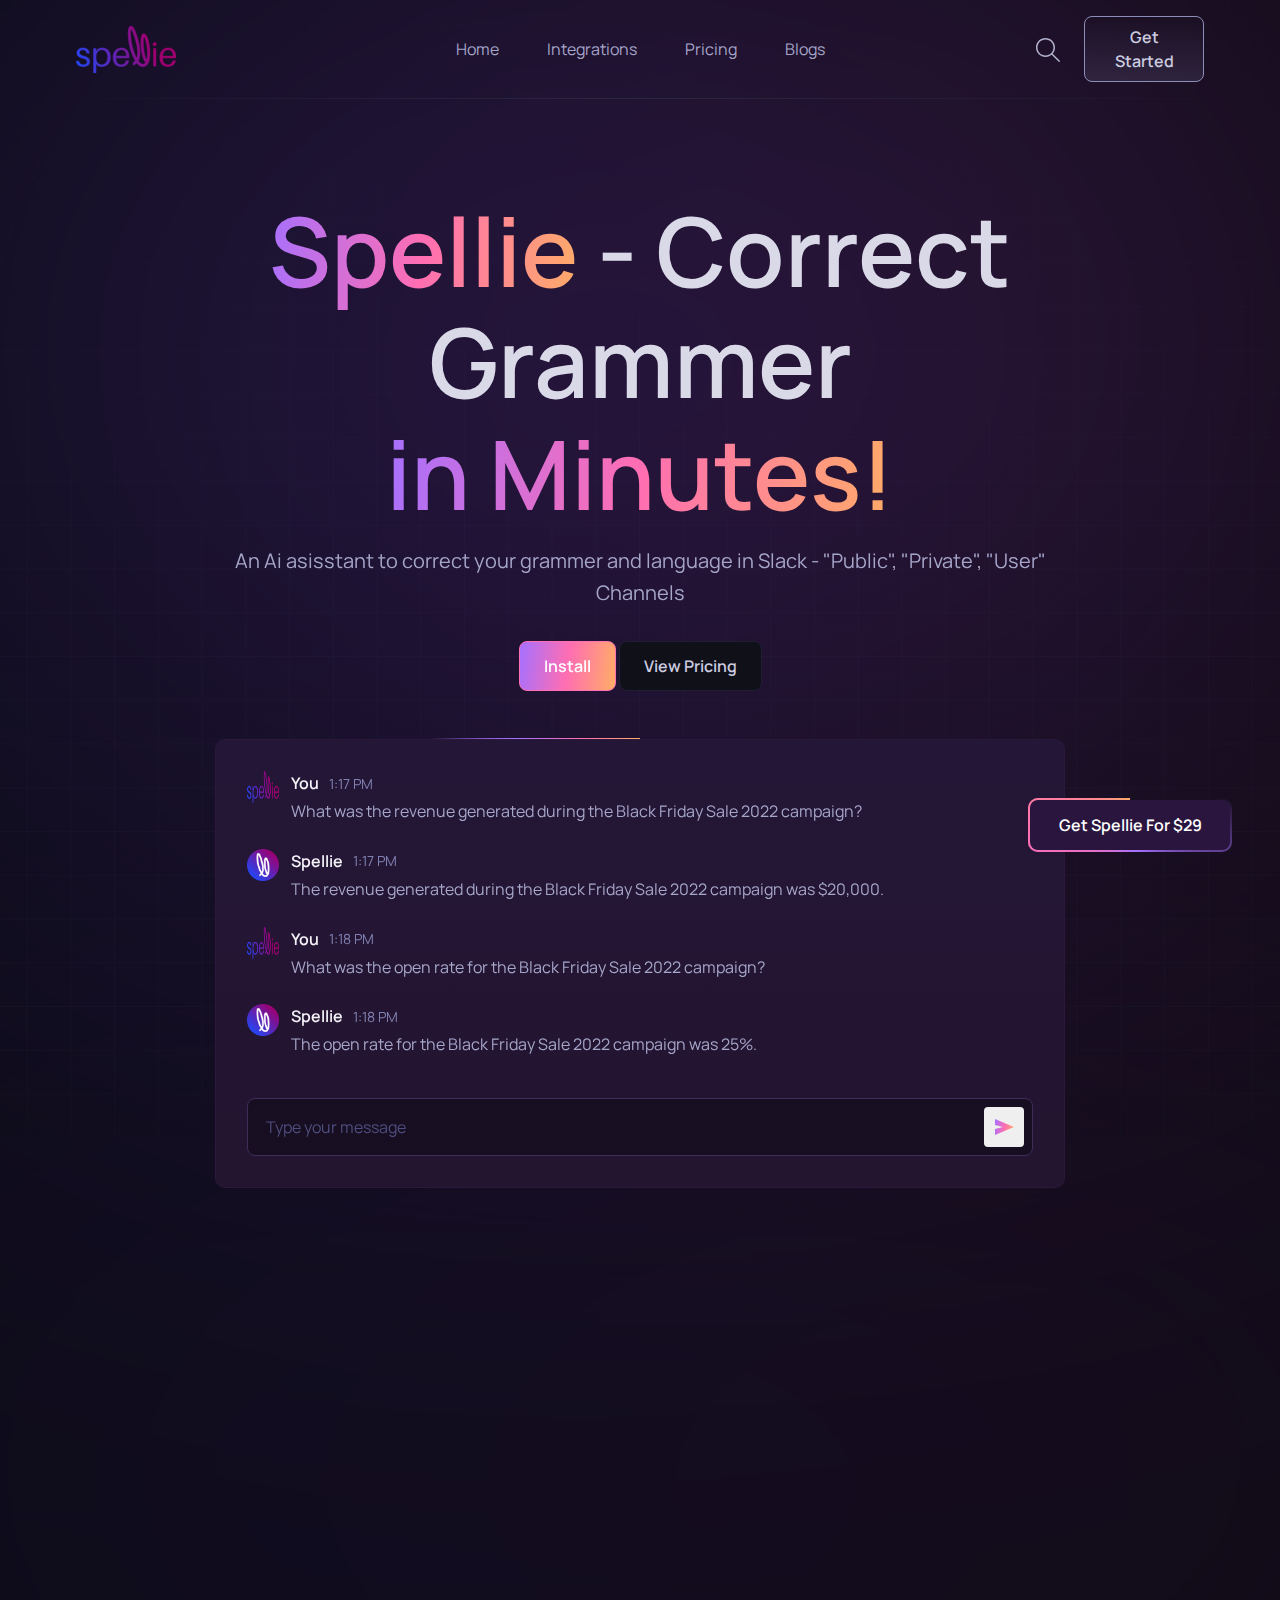
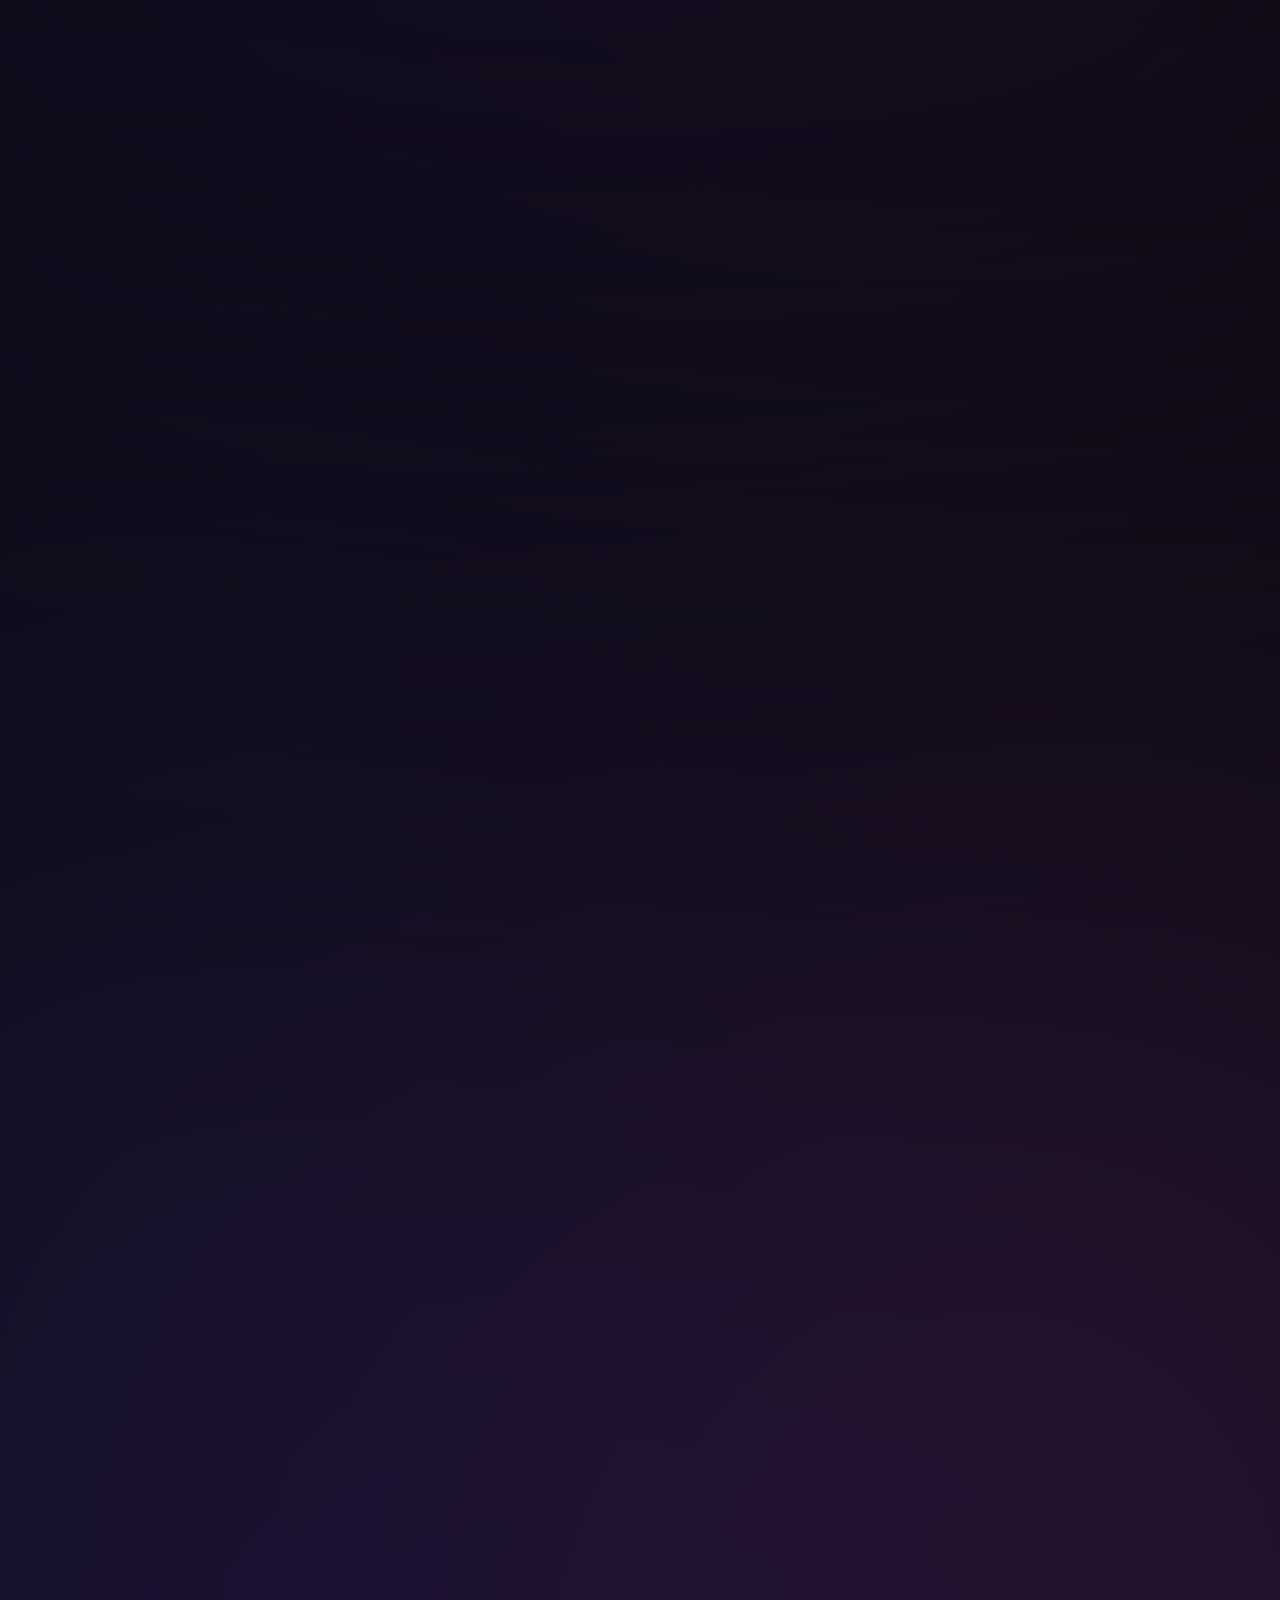
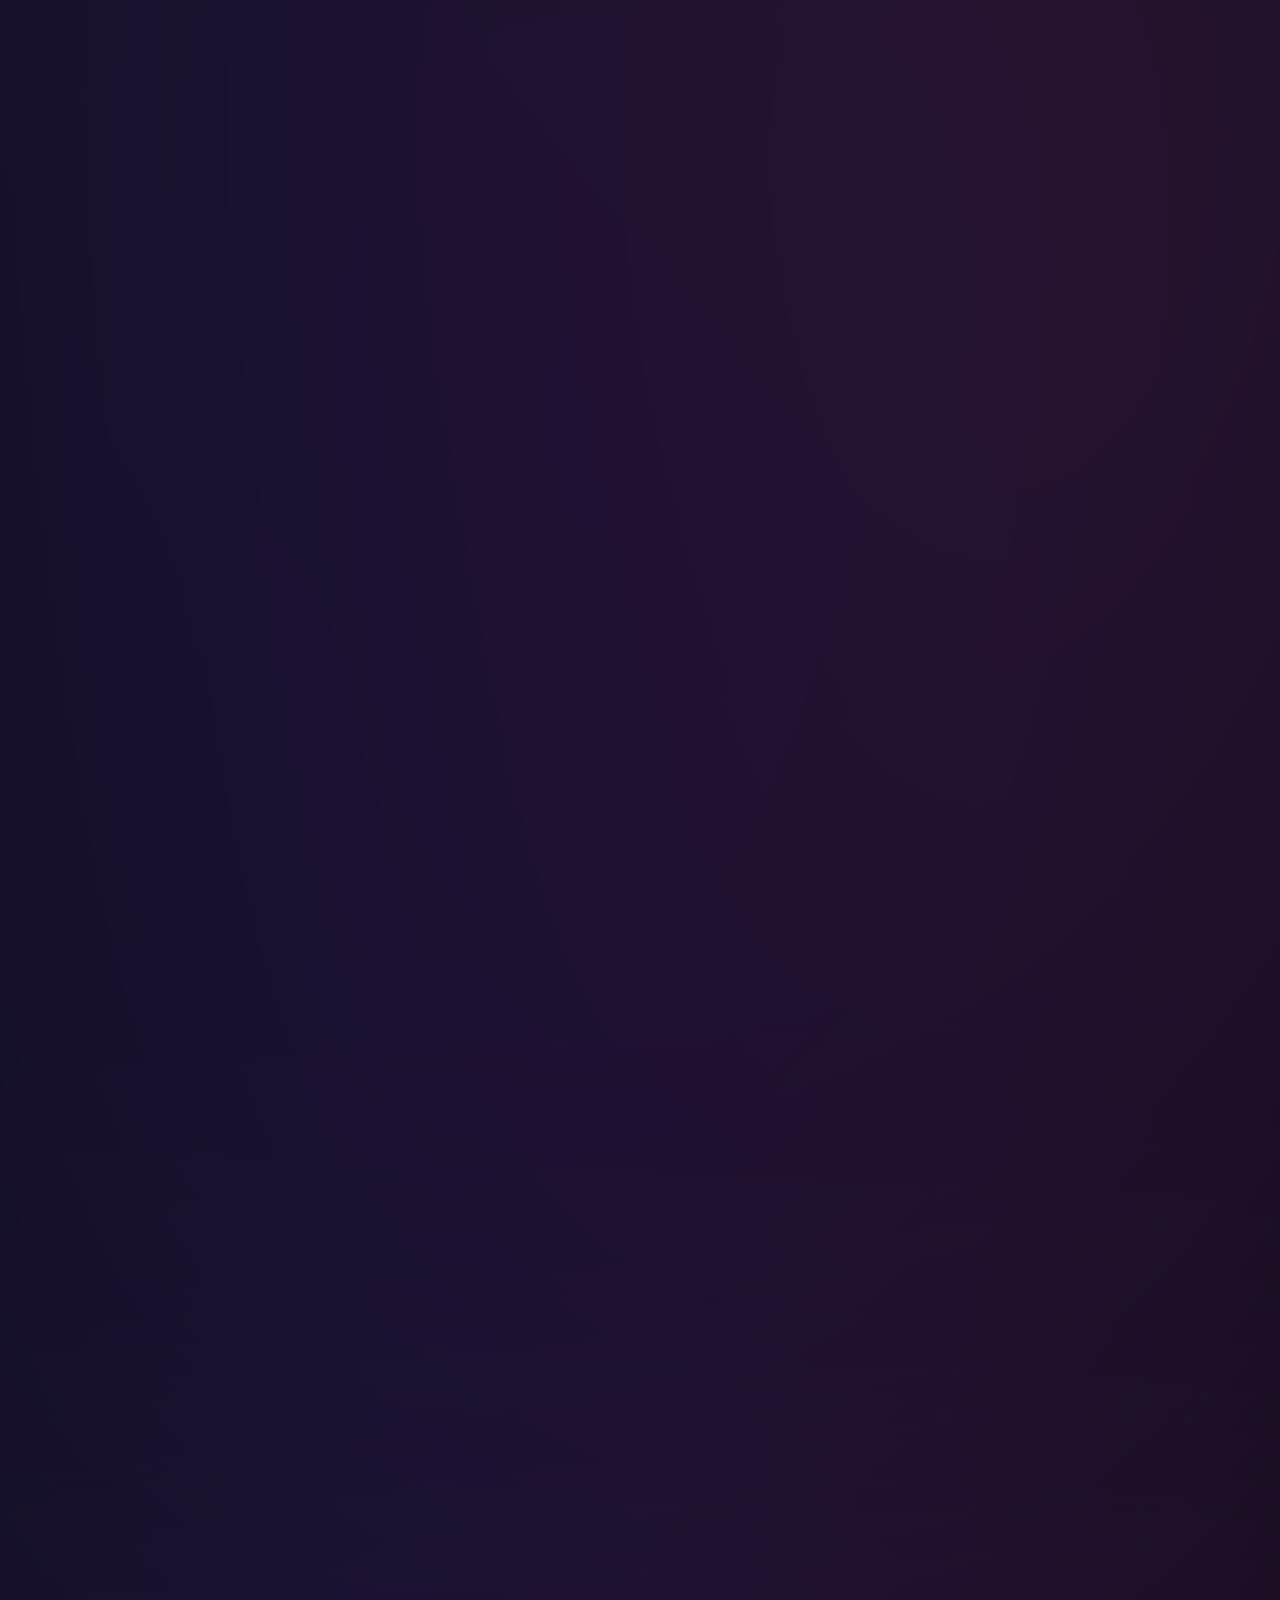
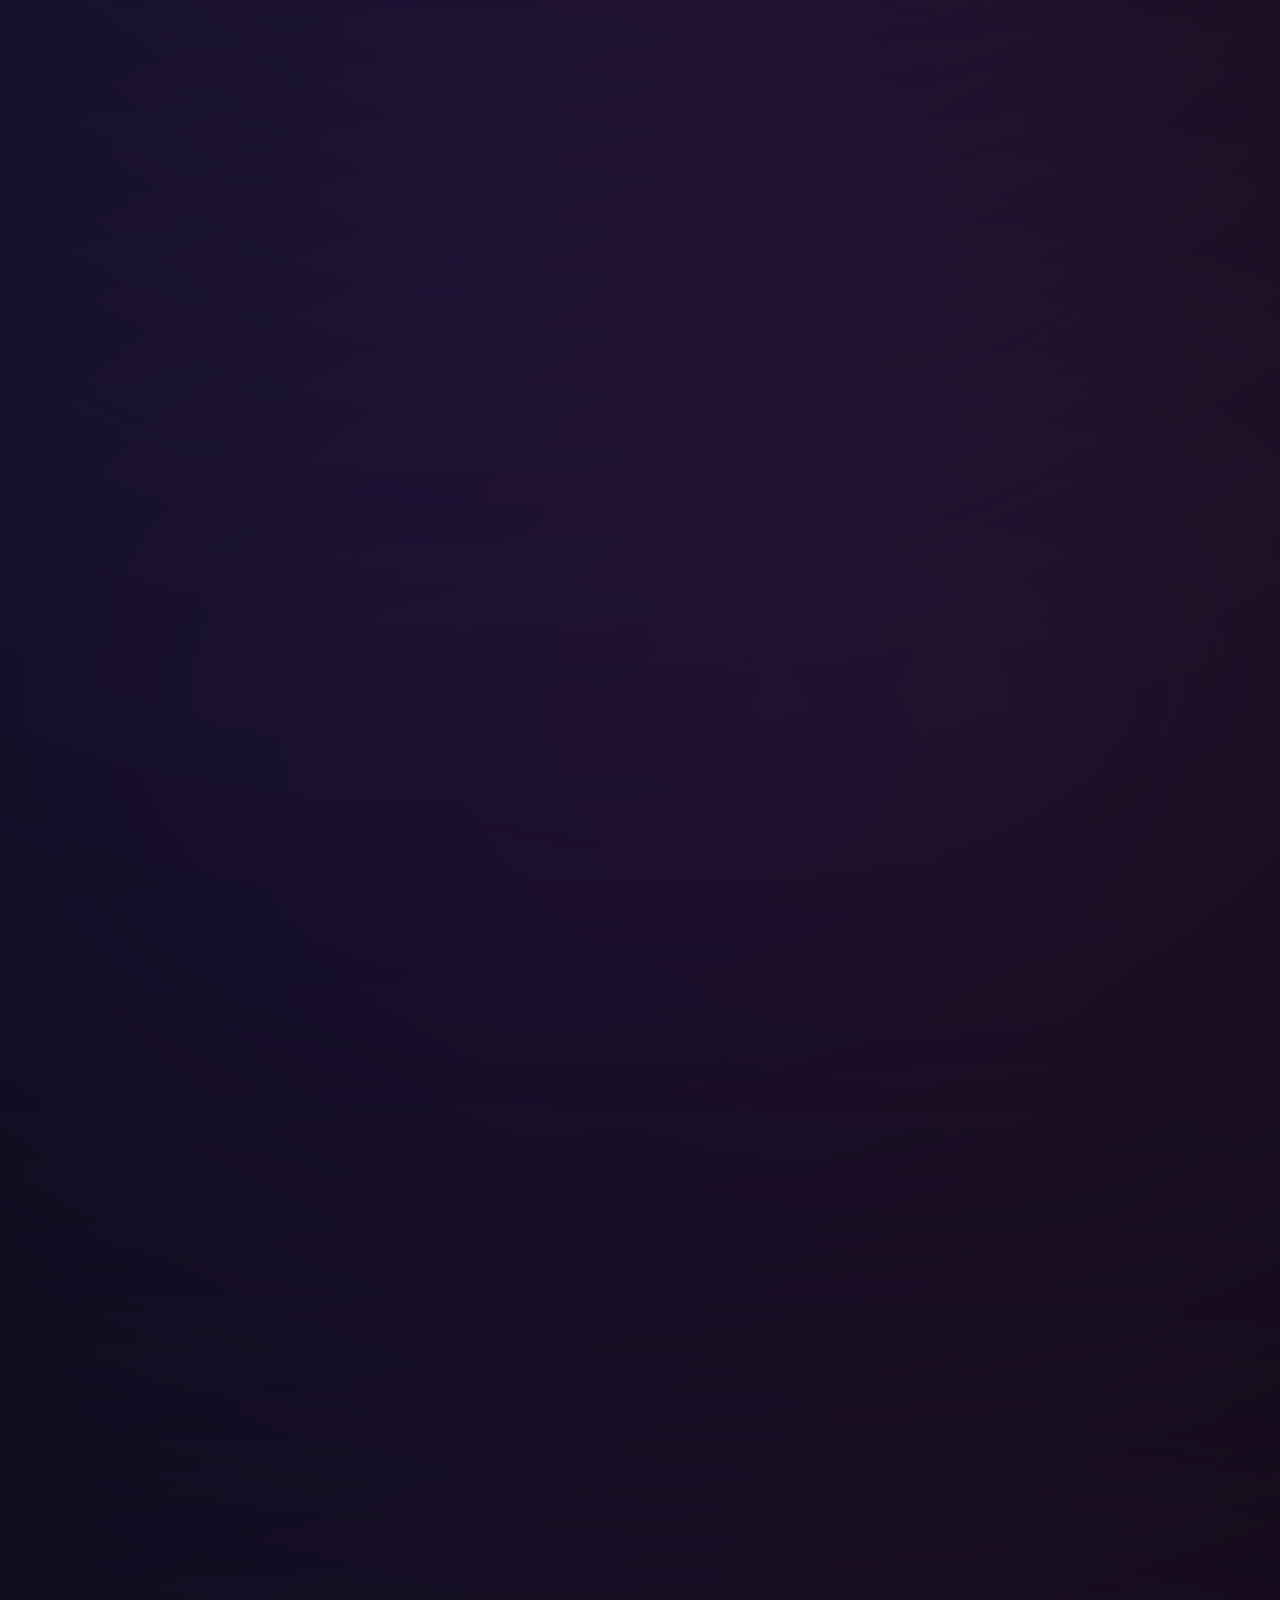
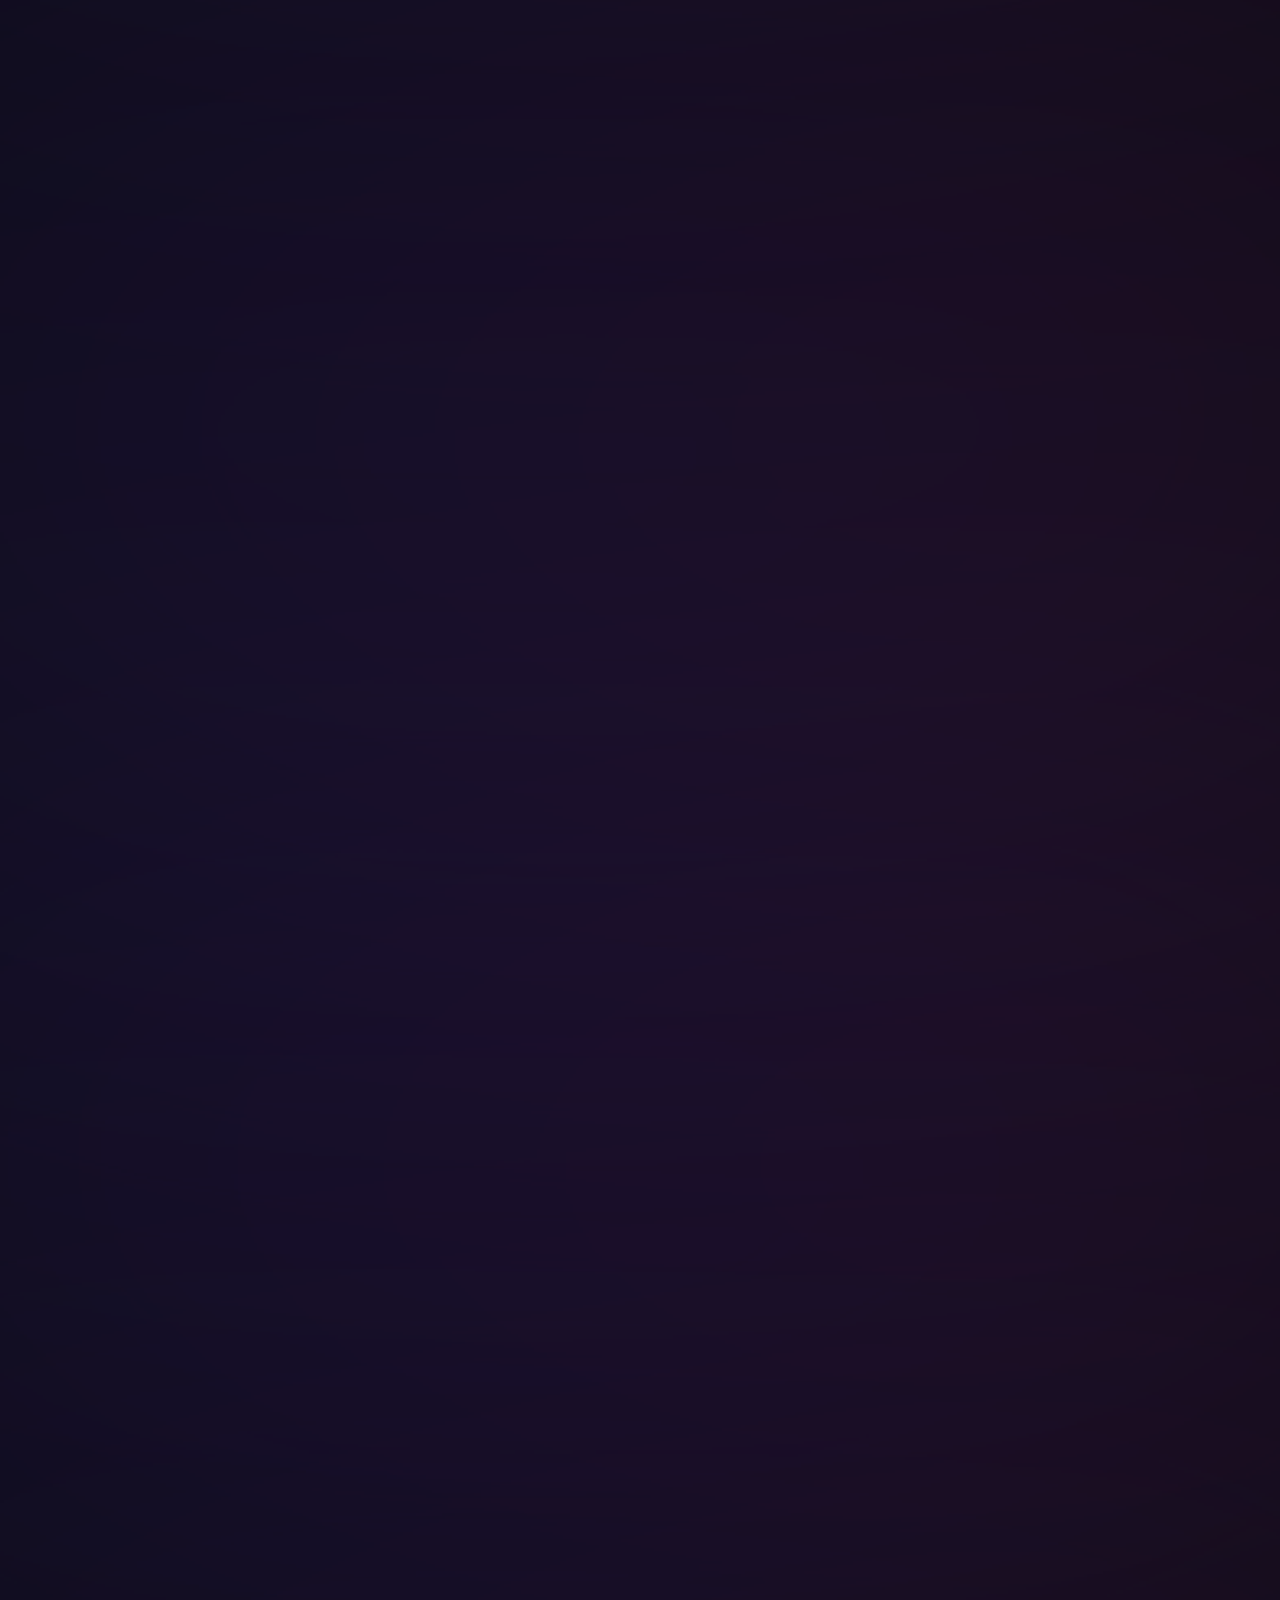
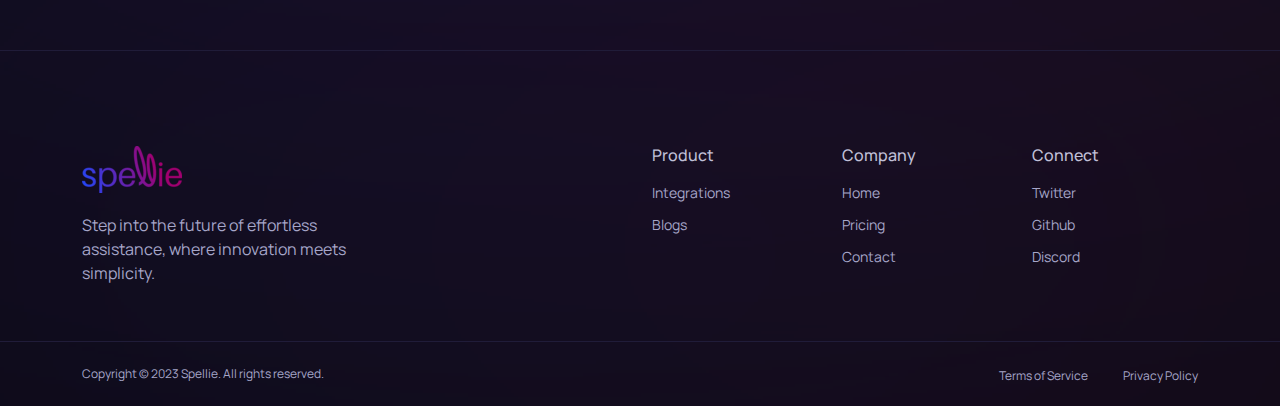
==== index.html @ f827d4d1 "first commit" ====
<!DOCTYPE html>
<html lang="en">
  <head>
    <meta charset="UTF-8" />
    <meta name="viewport" content="width=device-width, initial-scale=1.0" />
    <link rel="shortcut icon" href="assets/img/favicon.ico" />
    <link rel="preconnect" href="https://fonts.googleapis.com" />
    <link rel="preconnect" href="https://fonts.gstatic.com" crossorigin />
    <link
      href="https://fonts.googleapis.com/css2?family=Manrope:wght@400;500;600;700&display=swap"
      rel="stylesheet"
    />
    <link rel="stylesheet" href="assets/css/aos.min.css" />
    <link rel="stylesheet" href="assets/css/bootstrap.min.css" />
    <link rel="stylesheet" href="assets/css/lenis.css" />
    <link rel="stylesheet" href="assets/css/styles.css" />
    <title>Spellie</title>
    <script type="text/javascript">
      (function (c, l, a, r, i, t, y) {
        c[a] =
          c[a] ||
          function () {
            (c[a].q = c[a].q || []).push(arguments);
          };
        t = l.createElement(r);
        t.async = 1;
        t.src = 'https://www.clarity.ms/tag/' + i;
        y = l.getElementsByTagName(r)[0];
        y.parentNode.insertBefore(t, y);
      })(window, document, 'clarity', 'script', 'ofeaotqp43');
    </script>
    <!-- Google tag (gtag.js) -->
    <script
      async
      src="https://www.googletagmanager.com/gtag/js?id=G-7RZJPFXTZY"
    ></script>
    <script>
      window.dataLayer = window.dataLayer || [];
      function gtag() {
        dataLayer.push(arguments);
      }
      gtag('js', new Date());

      gtag('config', 'G-7RZJPFXTZY');
    </script>
  </head>
  <body>
    <div class="percentage-bar"></div>
    <!--=======================================================
                          HEADER
  =========================================================-->
    <header>
      <div class="desktop-header">
        <div class="container-fluid">
          <div class="row align-items-center">
            <div class="col-md-2">
              <a href="index.html"><img src="assets/img/Asset 1.png" alt="logo" /></a>
            </div>
            <div class="col-md-8">
              <nav>
                <ul>
                  <li><a href="index.html">Home</a></li>
                  <!--   -->
                  <li><a href='integrations.html'>Integrations</a></li>
                  <li><a href='pricing.html'>Pricing</a></li>
                  <li><a href='blog.html'>Blogs</a></li>
                </ul>
              </nav>
            </div>
            <div class="col-md-2 text-end">
              <div class="search-icon">
                <a href="index.html#" id="toggleSearch">
                  <svg
                    width="24"
                    height="24"
                    viewBox="0 0 24 24"
                    fill="none"
                    xmlns="http://www.w3.org/2000/svg"
                  >
                    <g clip-path="url(#clip0_60_3824)">
                      <path
                        d="M9.5 19C4.262 19 0 14.738 0 9.5C0 4.262 4.262 0 9.5 0C14.738 0 19 4.262 19 9.5C19 14.738 14.738 19 9.5 19ZM9.5 1.5C5.089 1.5 1.5 5.089 1.5 9.5C1.5 13.911 5.089 17.5 9.5 17.5C13.911 17.5 17.5 13.911 17.5 9.5C17.5 5.089 13.911 1.5 9.5 1.5Z"
                        fill="#B3B3D0"
                      />
                      <path
                        d="M23.25 24C23.1515 24.0003 23.0539 23.9809 22.9629 23.9432C22.8719 23.9054 22.7894 23.8499 22.72 23.78L15.16 16.22C15.0903 16.1503 15.0351 16.0676 14.9974 15.9766C14.9597 15.8856 14.9402 15.788 14.9402 15.6895C14.9402 15.591 14.9597 15.4934 14.9974 15.4024C15.0351 15.3114 15.0903 15.2287 15.16 15.159C15.2297 15.0893 15.3124 15.0341 15.4034 14.9964C15.4944 14.9587 15.592 14.9393 15.6905 14.9393C15.789 14.9393 15.8866 14.9587 15.9776 14.9964C16.0686 15.0341 16.1513 15.0893 16.221 15.159L23.781 22.719C23.8861 22.8239 23.9578 22.9577 23.9868 23.1033C24.0159 23.249 24.001 23.4 23.9442 23.5372C23.8873 23.6744 23.7909 23.7916 23.6674 23.874C23.5438 23.9564 23.3985 24.0003 23.25 24Z"
                        fill="#B3B3D0"
                      />
                    </g>
                    <defs>
                      <clipPath id="clip0_60_3824">
                        <rect width="24" height="24" fill="white" />
                      </clipPath>
                    </defs>
                  </svg>
                </a>
              </div>
              <a class='btn btn-secondary' href='contact.html'>Get Started</a>
            </div>
          </div>
        </div>
      </div>

      <div class="mobile-header">
        <a href="index.html"><img src="assets/img/Asset 1.png" alt="logo" /></a>
        <span class="mobile-menu-open-icon">
          <svg
            width="800px"
            height="800px"
            viewBox="0 0 24 24"
            fill="none"
            xmlns="http://www.w3.org/2000/svg"
          >
            <g>
              <path
                id="Vector"
                d="M12 17H19M5 12H19M5 7H19"
                stroke="currentColor"
                stroke-width="2"
                stroke-linecap="round"
                stroke-linejoin="round"
              />
            </g>
          </svg>
        </span>
        <div class="mobile-menu">
          <strong class="mobile-menu-close-icon">
            <svg
              xmlns="http://www.w3.org/2000/svg"
              width="16"
              height="16"
              fill="currentColor"
              class="bi bi-x-circle-fill"
              viewBox="0 0 16 16"
            >
              <path
                d="M16 8A8 8 0 1 1 0 8a8 8 0 0 1 16 0M5.354 4.646a.5.5 0 1 0-.708.708L7.293 8l-2.647 2.646a.5.5 0 0 0 .708.708L8 8.707l2.646 2.647a.5.5 0 0 0 .708-.708L8.707 8l2.647-2.646a.5.5 0 0 0-.708-.708L8 7.293z"
              />
            </svg>
          </strong>
          <nav>
            <ul>
              <li><a href="index.html">Home</a></li>
              <!--   -->
              <li><a href='integrations.html'>Integrations</a></li>
              <li><a href='pricing.html'>Pricing</a></li>
              <li><a href='blog.html'>Blogs</a></li>
            </ul>
          </nav>
          <a class='btn btn-secondary' href='contact.html'>Get Started</a>
          <div class="">
            <input class="mobile-search" type="text" placeholder="Search..." />
          </div>
        </div>
      </div>

      <div id="searchBar" class="hidden search-bar">
        <input type="text" placeholder="Search..." />
      </div>
    </header>

    <!--=======================================================
                          HERO
  =========================================================-->
    <div class="hero-area">
      <div class="container">
        <div data-aos="fade-up" data-aos-duration="1000">
          <div class="row">
            <div class="col-md-12">
              <h1 class="title">
                <span>Spellie</span> - Correct Grammer <br />
                <span>in Minutes!</span>
              </h1>
              <p class="text-center mx-850">
                An Ai asisstant to correct your grammer and language in Slack - "Public", "Private", "User" Channels
              </p>
              <div class="hero-btn">
                <div data-aos="fade-up" data-aos-duration="1000">
                  <a class='btn btn-primary' data-aos-delay='200' data-aos='fade-up' href='https://messagecapture.onrender.com/install'>Install</a
                  >
                  <a class='btn btn-tertiary' data-aos-delay='300' data-aos='fade-up' href='pricing.html'>View Pricing</a
                  >
                </div>
              </div>
              <div class="hero-chat mx-850">
                <div class="hero-chat-list" id="chatList">
                  <!-- Initial chat items will be added here -->
                </div>
                <div class="hero-chat-input">
                  <input
                    type="text"
                    id="userInput"
                    placeholder="Type your message"
                  />
                  <button id="sendButton">
                    <svg
                      xmlns="http://www.w3.org/2000/svg"
                      width="24"
                      height="24"
                      viewBox="0 0 24 24"
                      fill="none"
                    >
                      <mask
                        id="mask0_83_965"
                        style="mask-type: alpha"
                        maskUnits="userSpaceOnUse"
                        x="0"
                        y="0"
                        width="24"
                        height="24"
                      >
                        <rect width="24" height="24" fill="#D9D9D9" />
                      </mask>
                      <g mask="url(#mask0_83_965)">
                        <path
                          d="M3 20V14L11 12L3 10V4L22 12L3 20Z"
                          fill="url(#paint0_linear_83_965)"
                        />
                      </g>
                      <defs>
                        <linearGradient
                          id="paint0_linear_83_965"
                          x1="3"
                          y1="4"
                          x2="24.0458"
                          y2="7.42352"
                          gradientUnits="userSpaceOnUse"
                        >
                          <stop stop-color="#A570FF" />
                          <stop offset="0.500005" stop-color="#FF6EB2" />
                          <stop offset="1" stop-color="#FFAD66" />
                        </linearGradient>
                      </defs>
                    </svg>
                  </button>
                </div>
              </div>
            </div>
          </div>
        </div>
      </div>
    </div>
    <!--=======================================================
                          BRAND
  =========================================================-->
    <div class="hero-brand">
      <div class="container">
        <div class="row">
          <div data-aos="fade-up" data-aos-duration="1000">
            <div class="col-md-12">
              <p class="text-center">Preferred by Teams at</p>
              <ul>
                <li>
                  <a href="index.html#"
                    ><img src="assets/img/brand/1.png" alt="brand"
                  /></a>
                </li>
                <li>
                  <a href="index.html#"
                    ><img src="assets/img/brand/2.png" alt="brand"
                  /></a>
                </li>
                <li>
                  <a href="index.html#"
                    ><img src="assets/img/brand/3.png" alt="brand"
                  /></a>
                </li>
                <li>
                  <a href="index.html#"
                    ><img src="assets/img/brand/4.png" alt="brand"
                  /></a>
                </li>
                <li>
                  <a href="index.html#"
                    ><img src="assets/img/brand/5.png" alt="brand"
                  /></a>
                </li>
                <li>
                  <a href="index.html#"
                    ><img src="assets/img/brand/6.png" alt="brand"
                  /></a>
                </li>
              </ul>
            </div>
          </div>
        </div>
      </div>
    </div>
    <!--=======================================================
                          FEATURE
  =========================================================-->
    <div class="feature-area mt-192">
      <div class="container">
        <div data-aos="fade-up" data-aos-duration="1000">
          <div class="row">
            <div class="col-md-12">
              <h2 class="title-2">
                Elevate Your Productivity <span>to New Heights</span>
              </h2>
            </div>
          </div>
          <div class="row gy-4">
            <div class="col-md-4">
              <div data-aos="fade-up" data-aos-delay="100">
                <div class="feature-item">
                  <img src="assets/img/icon/1.svg" alt="icon" />
                  <h3>Skilled Companion</h3>
                  <p>
                    Save time with automated information retrieval, eliminating
                    the need for manual searches or team inquiries.
                  </p>
                </div>
              </div>
            </div>
            <div class="col-md-4">
              <div data-aos="fade-up" data-aos-delay="200">
                <div class="feature-item">
                  <img src="assets/img/icon/2.svg" alt="icon" />
                  <h3>Service Bot</h3>
                  <p>
                    Link integrations, sync spreadsheets, or upload documents to
                    instantly engage with the chatbot.
                  </p>
                </div>
              </div>
            </div>
            <div class="col-md-4">
              <div data-aos="fade-up" data-aos-delay="300">
                <div class="feature-item">
                  <img src="assets/img/icon/3.svg" alt="icon" />
                  <h3>Smart Helper</h3>
                  <p>
                    Your assistant learns from your responses and grows more
                    intelligent, evolving into your ultimate "know-it-all"
                    helper.
                  </p>
                </div>
              </div>
            </div>
          </div>
        </div>
      </div>
    </div>
    <!--=======================================================
                          SOLUTION
  =========================================================-->
    <div class="solution-area mtb-192">
      <div class="container">
        <div data-aos="fade-up" data-aos-duration="1000">
          <div class="row">
            <div class="col-md-12">
              <h2 class="title-2">
                Your All-in-One Intelligent AI <span>Assistant Solution</span>
              </h2>
            </div>
            <div class="col-md-12">
              <div class="solution-item">
                <div data-aos="fade-up" data-aos-duration="800">
                  <div class="row align-items-center">
                    <div class="col-md-6 pr-47">
                      <img src="assets/img/Asset 1.png" alt="solution" />
                    </div>
                    <div class="col-md-6 pl-47">
                      <h3>Seamless Integrations</h3>
                      <p>
                        Effortlessly connect tools, databases, or import files.
                        Spellie ensures compatibility with various platforms
                        and file formats for a seamless experience.
                      </p>
                      <a class='btn btn-secondary' href='integrations.html'>Learn more</a
                      >
                    </div>
                  </div>
                </div>
              </div>
              <div class="solution-item">
                <div data-aos="fade-up" data-aos-duration="800">
                  <div class="row align-items-center">
                    <div class="col-md-6 pr-47">
                      <h3>Customized for Every Need</h3>
                      <p>
                        Craft dedicated assistants for teams, projects, or
                        workflows. Boost team efficiency by 90% with tailored
                        data access for each assistant.
                      </p>
                      <a class='btn btn-secondary' href='integrations.html'>Learn more</a
                      >
                    </div>
                    <div class="col-md-6 pl-47 mt-30">
                      <div class="solution-item-list">
                        <div class="solution-single">
                          <img src="assets/img/check.svg" alt="check" />
                          <div>
                            <h4>Marketing</h4>
                            <p>
                              Chat assistant for the marketing & paid ads team.
                            </p>
                          </div>
                        </div>
                        <div class="solution-single">
                          <img src="assets/img/check.svg" alt="check" />
                          <div>
                            <h4>Sales</h4>
                            <p>Chat assistant for the Sales teams.</p>
                          </div>
                        </div>
                        <div class="solution-single">
                          <img src="assets/img/check.svg" alt="check" />
                          <div>
                            <h4>Finance</h4>
                            <p>
                              Chat assistant for the Finance & Accounting teams.
                            </p>
                          </div>
                        </div>
                        <div class="solution-single">
                          <img src="assets/img/check.svg" alt="check" />
                          <div>
                            <h4>Engineering</h4>
                            <p>
                              Chat assistant for the Product & engineering
                              teams.
                            </p>
                          </div>
                        </div>
                      </div>
                    </div>
                  </div>
                </div>
              </div>
              <div class="solution-item">
                <div data-aos="fade-up" data-aos-duration="800">
                  <div class="row align-items-center">
                    <div class="col-md-6 pr-47">
                      <div class="solution-item-list solution-item-chat">
                        <div class="solution-chat-message">
                          <div class="solution-chat-message-item">
                            <img src="assets/img/user.svg" alt="user" />
                            <div class="solution-chat-message-item-content">
                              <h3>Jane Cooper <span>8:42 PM</span></h3>
                              <p>
                                Hello team! Currently tackling year-end
                                accounting, and I've noticed a gap in our
                                invoices from MasterCard. Could someone assist
                                me in locating these missing invoices?
                              </p>
                            </div>
                          </div>
                          <div class="solution-chat-message-item">
                            <img
                              src="assets/img/user-Spellie.svg"
                              alt="user"
                            />
                            <div class="solution-chat-message-item-content">
                              <h3>Spellie AI <span>8:42 PM</span></h3>
                              <p>Hey, I found two invoices for MasterCard</p>
                              <ol>
                                <li>Invoice #MC-2023-00100</li>
                                <li>Invoice #MC-2023-00101</li>
                              </ol>
                              <p>
                                They are located the archived section to
                                Xero.com/archived i hope this helps! let me know
                                if you need any additional info on these
                                invoices.
                              </p>
                            </div>
                          </div>
                          <div class="solution-chat-message-item">
                            <img src="assets/img/user.svg" alt="user" />
                            <div class="solution-chat-message-item-content">
                              <h3>Jane Cooper <span>8:42 PM</span></h3>
                              <p>Awesome!</p>
                            </div>
                          </div>
                        </div>
                      </div>
                    </div>
                    <div class="col-md-6 pl-47 mt-30">
                      <h3>Assistance Everywhere</h3>
                      <p>
                        Integrate Spellie into your favorite applications with
                        our versatile options. From Slack to support apps,
                        Zapier, Email software, and beyond – Spellie is ready
                        to assist wherever you need it.
                      </p>
                      <a class='btn btn-secondary' href='integrations.html'>Learn more</a
                      >
                    </div>
                  </div>
                </div>
              </div>
              <div class="solution-item">
                <div data-aos="fade-up" data-aos-duration="800">
                  <div class="row align-items-center">
                    <div class="col-md-6 pr-47">
                      <h3>Effortlessly Manage Data Access</h3>
                      <p>
                        Our intuitive system allows for easy customization,
                        ensuring your assistant aligns perfectly with the unique
                        demands of different scenarios.
                      </p>
                      <a class='btn btn-secondary' href='integrations.html'>Learn more</a
                      >
                    </div>
                    <div class="col-md-6 pl-47 mt-30">
                      <div class="solution-box-list">
                        <div class="solution-box-item">
                          <h4>
                            <svg
                              width="24"
                              height="24"
                              viewBox="0 0 24 24"
                              fill="none"
                              xmlns="http://www.w3.org/2000/svg"
                            >
                              <circle
                                cx="12"
                                cy="12.0004"
                                r="11.5"
                                fill="#3D2C5C"
                                stroke="#493872"
                              />
                              <g clip-path="url(#clip0_819_4640)">
                                <path
                                  d="M12.1919 4.00037C7.66821 4.00037 4 7.66794 4 12.1922C4 15.8117 6.34722 18.8823 9.60213 19.9656C10.0115 20.0414 10.1619 19.7878 10.1619 19.5715C10.1619 19.3761 10.1542 18.7308 10.1507 18.0463C7.87169 18.5418 7.39079 17.0797 7.39079 17.0797C7.01816 16.1329 6.48124 15.8811 6.48124 15.8811C5.73802 15.3727 6.53726 15.3831 6.53726 15.3831C7.35989 15.4409 7.79305 16.2273 7.79305 16.2273C8.52367 17.4797 9.70942 17.1176 10.1769 16.9083C10.2504 16.3788 10.4627 16.0175 10.697 15.8129C8.87748 15.6057 6.9647 14.9033 6.9647 11.7644C6.9647 10.8701 7.28472 10.1393 7.80879 9.56562C7.72372 9.35925 7.44335 8.52609 7.88813 7.39771C7.88813 7.39771 8.57603 7.17753 10.1415 8.23743C10.7949 8.05586 11.4957 7.96489 12.1919 7.9618C12.8881 7.96489 13.5894 8.05586 14.2441 8.23743C15.8077 7.17753 16.4946 7.39771 16.4946 7.39771C16.9405 8.52609 16.66 9.35925 16.5749 9.56562C17.1001 10.1393 17.418 10.87 17.418 11.7644C17.418 14.9108 15.5016 15.6036 13.6775 15.8064C13.9713 16.0606 14.2331 16.5592 14.2331 17.3234C14.2331 18.4194 14.2236 19.3016 14.2236 19.5715C14.2236 19.7895 14.371 20.0449 14.7863 19.9645C18.0394 18.88 20.3837 15.8105 20.3837 12.1922C20.3837 7.66794 16.716 4.00037 12.1919 4.00037Z"
                                  fill="#CCCCE0"
                                />
                                <path
                                  d="M7.06804 15.6699C7.05005 15.7106 6.98593 15.7228 6.92766 15.6949C6.86823 15.6682 6.83482 15.6126 6.8541 15.5718C6.87177 15.5299 6.93588 15.5182 6.99518 15.5463C7.05474 15.573 7.08867 15.629 7.06804 15.6699ZM7.471 16.0294C7.43194 16.0657 7.35555 16.0488 7.3037 15.9916C7.25012 15.9345 7.2401 15.8581 7.27974 15.8213C7.32002 15.7851 7.3941 15.802 7.44781 15.8592C7.50139 15.917 7.5118 15.9929 7.47094 16.0295M7.74746 16.4894C7.69722 16.5243 7.61511 16.4916 7.56442 16.4188C7.51424 16.346 7.51424 16.2586 7.56551 16.2236C7.61639 16.1886 7.69722 16.22 7.74862 16.2923C7.79873 16.3664 7.79873 16.4538 7.74739 16.4895M8.21492 17.0222C8.17002 17.0717 8.07441 17.0585 8.00438 16.9909C7.93281 16.9248 7.91283 16.8311 7.95787 16.7816C8.00329 16.732 8.09947 16.7459 8.17002 16.8129C8.24114 16.8788 8.26279 16.9733 8.21492 17.0222ZM8.81911 17.2021C8.79938 17.2662 8.70725 17.2954 8.61448 17.2682C8.52183 17.2401 8.46119 17.1649 8.47988 17.1001C8.49916 17.0355 8.59167 17.0051 8.68515 17.0343C8.77767 17.0623 8.83838 17.1369 8.81911 17.2021ZM9.50681 17.2784C9.50913 17.346 9.43042 17.402 9.33302 17.4032C9.23505 17.4053 9.15583 17.3507 9.1548 17.2842C9.1548 17.216 9.23171 17.1605 9.32962 17.1589C9.42702 17.157 9.50681 17.2113 9.50681 17.2784ZM10.1823 17.2525C10.194 17.3184 10.1263 17.3861 10.0296 17.4041C9.93451 17.4215 9.84649 17.3808 9.83435 17.3155C9.82253 17.2479 9.89153 17.1802 9.98642 17.1627C10.0833 17.1458 10.17 17.1855 10.1823 17.2525Z"
                                  fill="#CCCCE0"
                                />
                              </g>
                              <defs>
                                <clipPath id="clip0_819_4640">
                                  <rect
                                    width="16.4474"
                                    height="16"
                                    fill="white"
                                    transform="translate(4 4.00037)"
                                  />
                                </clipPath>
                              </defs>
                            </svg>
                            Github
                          </h4>
                          <ul>
                            <li>Releases: 2</li>
                            <li>Repositories: 3</li>
                            <li>Pull requests: 19</li>
                            <li>Issues: 47</li>
                          </ul>
                        </div>
                        <div class="solution-box-item">
                          <h4>
                            <svg
                              width="24"
                              height="24"
                              viewBox="0 0 24 24"
                              fill="none"
                              xmlns="http://www.w3.org/2000/svg"
                            >
                              <circle
                                cx="12"
                                cy="12.0004"
                                r="11.5"
                                fill="#3D2C5C"
                                stroke="#493872"
                              />
                              <g clip-path="url(#clip0_819_4668)">
                                <path
                                  d="M16.7295 7.74918C16.7199 7.67918 16.6586 7.64044 16.6079 7.63618C16.5573 7.63196 15.4868 7.55261 15.4868 7.55261C15.4868 7.55261 14.7433 6.81449 14.6617 6.73279C14.58 6.65114 14.4206 6.67598 14.3587 6.6942C14.3496 6.69688 14.1962 6.7442 13.9426 6.82269C13.6942 6.10802 13.2559 5.45126 12.4848 5.45126C12.4635 5.45126 12.4416 5.45213 12.4197 5.45337C12.2004 5.16335 11.9288 5.03735 11.6941 5.03735C9.89785 5.03735 9.03967 7.28287 8.77061 8.42396C8.07262 8.64024 7.57677 8.794 7.51343 8.8139C7.12383 8.93611 7.11151 8.94839 7.06035 9.31551C7.02185 9.59344 6.00244 17.477 6.00244 17.477L13.9459 18.9653L18.2499 18.0342C18.2499 18.0342 16.739 7.81918 16.7295 7.74918ZM13.5036 6.95847L12.8314 7.1665C12.8317 7.11913 12.8319 7.07253 12.8319 7.02157C12.8319 6.5774 12.7702 6.21978 12.6713 5.93628C13.0687 5.98614 13.3333 6.43822 13.5036 6.95847ZM12.1785 6.02435C12.2889 6.30114 12.3607 6.69837 12.3607 7.2344C12.3607 7.26182 12.3605 7.2869 12.3603 7.31226C11.9231 7.44766 11.4482 7.59466 10.9721 7.74213C11.2394 6.71055 11.7404 6.2123 12.1785 6.02435ZM11.6448 5.51915C11.7223 5.51915 11.8004 5.54548 11.8752 5.59692C11.2995 5.86781 10.6824 6.55007 10.4218 7.91253L9.32456 8.25237C9.62978 7.21316 10.3546 5.51915 11.6448 5.51915Z"
                                  fill="#A6A6C9"
                                />
                                <path
                                  d="M16.6079 7.63653C16.5573 7.63231 15.4868 7.55296 15.4868 7.55296C15.4868 7.55296 14.7433 6.81484 14.6617 6.73314C14.6311 6.70274 14.59 6.68716 14.5469 6.68045L13.9463 18.9656L18.2499 18.0346C18.2499 18.0346 16.739 7.81953 16.7295 7.74953C16.7199 7.67953 16.6585 7.64079 16.6079 7.63653Z"
                                  fill="#B3B3D0"
                                />
                                <path
                                  d="M12.4846 10.0147L11.9539 11.5934C11.9539 11.5934 11.4889 11.3452 10.919 11.3452C10.0834 11.3452 10.0413 11.8696 10.0413 12.0017C10.0413 12.7227 11.9208 12.999 11.9208 14.6878C11.9208 16.0165 11.078 16.8721 9.94174 16.8721C8.57817 16.8721 7.88086 16.0235 7.88086 16.0235L8.24596 14.8171C8.24596 14.8171 8.96274 15.4325 9.56757 15.4325C9.96278 15.4325 10.1235 15.1214 10.1235 14.894C10.1235 13.9535 8.58163 13.9116 8.58163 12.3661C8.58163 11.0654 9.51521 9.80673 11.3997 9.80673C12.1259 9.80673 12.4846 10.0147 12.4846 10.0147Z"
                                  fill="#C0C0D8"
                                />
                              </g>
                              <defs>
                                <clipPath id="clip0_819_4668">
                                  <rect
                                    width="12.2752"
                                    height="14"
                                    fill="white"
                                    transform="translate(6 5.00037)"
                                  />
                                </clipPath>
                              </defs>
                            </svg>

                            Shopify
                          </h4>
                          <ul>
                            <li>Orders: 432</li>
                            <li>Customers: 294</li>
                            <li>Inventory: 65</li>
                            <li>Products: 34</li>
                          </ul>
                        </div>
                        <div class="solution-box-item">
                          <h4>
                            <svg
                              width="24"
                              height="24"
                              viewBox="0 0 24 24"
                              fill="none"
                              xmlns="http://www.w3.org/2000/svg"
                            >
                              <circle
                                cx="12"
                                cy="12.0004"
                                r="11.5"
                                fill="#3D2C5C"
                                stroke="#493872"
                              />
                              <g clip-path="url(#clip0_819_4654)">
                                <path
                                  d="M10.6582 7.22244C11.1743 6.68478 11.8927 6.35131 12.6872 6.35131C13.7434 6.35131 14.6648 6.94025 15.1556 7.81455C15.582 7.62402 16.054 7.51803 16.5507 7.51803C18.4556 7.51803 20 9.07587 20 10.9975C20 12.9193 18.4556 14.4771 16.5507 14.4771C16.3225 14.4772 16.0949 14.4546 15.8712 14.4094C15.4391 15.1802 14.6156 15.701 13.6704 15.701C13.2748 15.701 12.9005 15.6097 12.5673 15.4471C12.1292 16.4776 11.1086 17.2001 9.91909 17.2001C8.68034 17.2001 7.62462 16.4163 7.21938 15.317C7.04229 15.3546 6.85881 15.3742 6.67054 15.3742C5.19568 15.3742 4 14.1662 4 12.6759C4 11.6771 4.53721 10.8051 5.33538 10.3385C5.17106 9.96044 5.07966 9.54311 5.07966 9.10435C5.07966 7.3904 6.47111 6.00101 8.18736 6.00101C9.19499 6.00101 10.0905 6.48009 10.6582 7.22244Z"
                                  fill="#A6A6C9"
                                />
                                <path
                                  d="M6.31758 11.8084C6.30755 11.8346 6.32123 11.8401 6.32442 11.8446C6.3545 11.8665 6.38505 11.8823 6.41582 11.8998C6.57901 11.9864 6.7331 12.0117 6.89424 12.0117C7.22244 12.0117 7.42619 11.8371 7.42619 11.5561V11.5506C7.42619 11.2908 7.19623 11.1964 6.98039 11.1283L6.95236 11.1192C6.78962 11.0663 6.64922 11.0207 6.64922 10.9136V10.9079C6.64922 10.8163 6.73127 10.7488 6.85846 10.7488C6.99977 10.7488 7.16752 10.7958 7.27555 10.8555C7.27555 10.8555 7.30722 10.876 7.31885 10.8452C7.32523 10.8288 7.37994 10.6816 7.38564 10.6656C7.39179 10.6483 7.38085 10.6355 7.36969 10.6287C7.24638 10.5537 7.07589 10.5024 6.89949 10.5024L6.86667 10.5026C6.56628 10.5026 6.35659 10.6841 6.35659 10.9441V10.9496C6.35659 11.2238 6.58793 11.3127 6.80469 11.3747L6.83956 11.3854C6.99751 11.4339 7.13358 11.4756 7.13358 11.5869V11.5923C7.13358 11.694 7.04515 11.7696 6.90247 11.7696C6.84708 11.7696 6.67044 11.7685 6.47968 11.6479C6.45665 11.6345 6.44321 11.6247 6.42543 11.614C6.41609 11.608 6.39261 11.5978 6.38236 11.6288L6.31758 11.8084ZM11.1224 11.8084C11.1123 11.8346 11.126 11.8401 11.1292 11.8446C11.1593 11.8665 11.1898 11.8823 11.2206 11.8998C11.3838 11.9864 11.5379 12.0117 11.699 12.0117C12.0272 12.0117 12.231 11.8371 12.231 11.5561V11.5506C12.231 11.2908 12.001 11.1964 11.7851 11.1283L11.7571 11.1192C11.5944 11.0663 11.454 11.0207 11.454 10.9136V10.9079C11.454 10.8163 11.536 10.7488 11.6632 10.7488C11.8045 10.7488 11.9723 10.7958 12.0803 10.8555C12.0803 10.8555 12.112 10.876 12.1236 10.8452C12.13 10.8288 12.1847 10.6816 12.1904 10.6656C12.1965 10.6483 12.1856 10.6355 12.1744 10.6287C12.0511 10.5537 11.8806 10.5024 11.7042 10.5024L11.6714 10.5026C11.371 10.5026 11.1613 10.6841 11.1613 10.9441V10.9496C11.1613 11.2238 11.3927 11.3127 11.6094 11.3747L11.6443 11.3854C11.8022 11.4339 11.9385 11.4756 11.9385 11.5869V11.5923C11.9385 11.694 11.8499 11.7696 11.7072 11.7696C11.6518 11.7696 11.4752 11.7685 11.2844 11.6479C11.2614 11.6345 11.2477 11.6251 11.2304 11.614C11.2245 11.6101 11.1967 11.5994 11.1871 11.6288L11.1224 11.8084ZM14.4024 11.2579C14.4024 11.4168 14.3728 11.5419 14.3145 11.6304C14.2568 11.7179 14.1695 11.7605 14.0478 11.7605C13.9259 11.7605 13.8391 11.7181 13.7823 11.6304C13.7248 11.5422 13.6957 11.4168 13.6957 11.2579C13.6957 11.0993 13.7248 10.9744 13.7823 10.8869C13.8391 10.8003 13.9259 10.7581 14.0478 10.7581C14.1695 10.7581 14.2568 10.8003 14.3147 10.8869C14.3728 10.9744 14.4024 11.0993 14.4024 11.2579ZM14.6764 10.9635C14.6495 10.8725 14.6076 10.7923 14.5517 10.7255C14.4959 10.6585 14.4253 10.6047 14.3414 10.5655C14.2577 10.5265 14.1588 10.5067 14.0478 10.5067C13.9366 10.5067 13.8377 10.5265 13.754 10.5655C13.6701 10.6047 13.5995 10.6585 13.5434 10.7255C13.4878 10.7925 13.4459 10.8727 13.4188 10.9635C13.3921 11.0539 13.3786 11.1529 13.3786 11.2579C13.3786 11.363 13.3921 11.4622 13.4188 11.5524C13.4459 11.6431 13.4876 11.7234 13.5437 11.7904C13.5995 11.8574 13.6704 11.9109 13.754 11.949C13.8379 11.987 13.9366 12.0064 14.0478 12.0064C14.1588 12.0064 14.2575 11.987 14.3414 11.949C14.425 11.9109 14.4959 11.8574 14.5518 11.7904C14.6076 11.7236 14.6495 11.6433 14.6764 11.5524C14.7033 11.4619 14.7168 11.3628 14.7168 11.2579C14.7168 11.1531 14.7033 11.0539 14.6764 10.9635ZM16.9261 11.7181C16.917 11.6914 16.8913 11.7014 16.8913 11.7014C16.8514 11.7167 16.809 11.7308 16.7639 11.7379C16.718 11.7449 16.6677 11.7486 16.6137 11.7486C16.481 11.7486 16.3757 11.7092 16.3003 11.6312C16.2246 11.5533 16.1822 11.4273 16.1827 11.2568C16.1831 11.1016 16.2205 10.9848 16.2877 10.896C16.3545 10.8075 16.4562 10.7622 16.5918 10.7622C16.7048 10.7622 16.791 10.7752 16.8812 10.8037C16.8812 10.8037 16.9029 10.813 16.9131 10.7847C16.9371 10.7182 16.9548 10.6705 16.9804 10.5974C16.9877 10.5766 16.9699 10.5678 16.9635 10.5652C16.9279 10.5513 16.8441 10.5288 16.7807 10.5192C16.7215 10.5101 16.6522 10.5053 16.5751 10.5053C16.46 10.5053 16.3575 10.5249 16.2697 10.5641C16.1822 10.6031 16.1079 10.6569 16.0491 10.7239C15.9903 10.7909 15.9456 10.8711 15.9158 10.9618C15.8861 11.0523 15.8711 11.1517 15.8711 11.2568C15.8711 11.484 15.9324 11.6677 16.0534 11.8022C16.1747 11.9371 16.3568 12.0057 16.5943 12.0057C16.7347 12.0057 16.8787 11.9772 16.9822 11.9364C16.9822 11.9364 17.0021 11.9268 16.9934 11.9038L16.9261 11.7181ZM17.4055 11.1058C17.4185 11.0176 17.4429 10.9441 17.4805 10.887C17.5372 10.8001 17.6238 10.7525 17.7456 10.7525C17.8673 10.7525 17.9477 10.8003 18.0054 10.887C18.0437 10.9441 18.0603 11.0208 18.0669 11.1058H17.4055ZM18.3279 10.9118C18.3046 10.824 18.247 10.7354 18.2091 10.6948C18.1494 10.6305 18.0911 10.5856 18.0332 10.5605C17.9575 10.5282 17.8668 10.5068 17.7674 10.5068C17.6516 10.5068 17.5466 10.5261 17.4613 10.5663C17.3759 10.6064 17.3041 10.6611 17.2478 10.7292C17.1915 10.7971 17.1491 10.8781 17.1222 10.9699C17.0951 11.0613 17.0814 11.1609 17.0814 11.266C17.0814 11.3729 17.0955 11.4725 17.1236 11.562C17.1518 11.6523 17.1969 11.7318 17.258 11.7977C17.3189 11.864 17.3973 11.916 17.4912 11.9522C17.5844 11.9882 17.6977 12.0069 17.8278 12.0067C18.0956 12.0058 18.2367 11.9461 18.2948 11.9139C18.3051 11.9082 18.3149 11.8982 18.3026 11.8695L18.242 11.6997C18.2329 11.6744 18.2071 11.6837 18.2071 11.6837C18.1407 11.7083 18.0464 11.7526 17.8264 11.7521C17.6826 11.7519 17.576 11.7095 17.5092 11.6432C17.4406 11.5752 17.4071 11.4754 17.4011 11.3346L18.3285 11.3355C18.3285 11.3355 18.3529 11.335 18.3555 11.3113C18.3564 11.3013 18.3874 11.1208 18.3279 10.9118ZM9.9783 11.1058C9.99151 11.0176 10.0157 10.9441 10.0533 10.887C10.11 10.8001 10.1966 10.7525 10.3183 10.7525C10.4401 10.7525 10.5205 10.8003 10.5784 10.887C10.6165 10.9441 10.6331 11.0208 10.6397 11.1058H9.9783ZM10.9004 10.9118C10.8772 10.824 10.8198 10.7354 10.7819 10.6948C10.7222 10.6305 10.6639 10.5856 10.606 10.5605C10.5303 10.5282 10.4396 10.5068 10.3402 10.5068C10.2247 10.5068 10.1194 10.5261 10.0341 10.5663C9.94868 10.6064 9.87688 10.6611 9.82059 10.7292C9.76429 10.7971 9.7219 10.8781 9.695 10.9699C9.66811 11.0613 9.65421 11.1609 9.65421 11.266C9.65421 11.3729 9.66834 11.4725 9.69638 11.562C9.72465 11.6523 9.76978 11.7318 9.83085 11.7977C9.89171 11.864 9.97011 11.916 10.064 11.9522C10.1572 11.9882 10.2705 12.0069 10.4007 12.0067C10.6685 12.0058 10.8095 11.9461 10.8677 11.9139C10.8779 11.9082 10.8877 11.8982 10.8754 11.8695L10.815 11.6997C10.8057 11.6744 10.7799 11.6837 10.7799 11.6837C10.7136 11.7083 10.6195 11.7526 10.3991 11.7521C10.2555 11.7519 10.1488 11.7095 10.082 11.6432C10.0134 11.5752 9.97993 11.4754 9.97399 11.3346L10.9014 11.3355C10.9014 11.3355 10.9258 11.335 10.9283 11.3113C10.9292 11.3013 10.9602 11.1208 10.9004 10.9118ZM7.97372 11.713C7.93747 11.684 7.93246 11.6768 7.92016 11.6581C7.90192 11.6296 7.89258 11.589 7.89258 11.5375C7.89258 11.4559 7.91947 11.3973 7.97532 11.3579C7.97464 11.3581 8.05509 11.2884 8.24426 11.2909C8.37713 11.2927 8.49587 11.3123 8.49587 11.3123V11.734H8.49609C8.49609 11.734 8.37826 11.7593 8.24562 11.7672C8.0569 11.7786 7.97303 11.7128 7.97372 11.713ZM8.34271 11.0614C8.3051 11.0586 8.25632 11.057 8.19797 11.057C8.11844 11.057 8.04162 11.0671 7.9696 11.0864C7.89713 11.1058 7.83194 11.1361 7.77587 11.1762C7.71988 11.2162 7.67387 11.2685 7.6414 11.3292C7.60858 11.3902 7.59194 11.4623 7.59194 11.543C7.59194 11.625 7.60607 11.6963 7.63434 11.7547C7.6626 11.8133 7.7034 11.862 7.75535 11.8997C7.80686 11.9373 7.87046 11.9648 7.94429 11.9815C8.01701 11.9981 8.09951 12.0065 8.18977 12.0065C8.28481 12.0065 8.37963 11.9988 8.47148 11.9831C8.56242 11.9676 8.6741 11.945 8.70509 11.9379C8.72682 11.9327 8.74847 11.9272 8.77005 11.9213C8.79308 11.9156 8.79125 11.891 8.79125 11.891L8.79079 11.0429C8.79079 10.8569 8.74111 10.719 8.64333 10.6336C8.546 10.5483 8.40264 10.5052 8.21735 10.5052C8.14783 10.5052 8.03592 10.5148 7.96891 10.5282C7.96891 10.5282 7.76629 10.5675 7.68286 10.6326C7.68286 10.6326 7.66464 10.644 7.67466 10.6696L7.74031 10.846C7.74851 10.8688 7.77063 10.861 7.77063 10.861C7.77063 10.861 7.7777 10.8583 7.78591 10.8535C7.96438 10.7564 8.19001 10.7594 8.19001 10.7594C8.2903 10.7594 8.36734 10.7794 8.4193 10.8193C8.46989 10.858 8.49565 10.9166 8.49565 11.0401V11.0794C8.41587 11.068 8.34271 11.0614 8.34271 11.0614ZM15.8227 10.5835C15.8297 10.5625 15.8149 10.5525 15.8087 10.5502C15.793 10.5441 15.7142 10.5274 15.6533 10.5236C15.5368 10.5165 15.4721 10.5361 15.4142 10.5621C15.3568 10.5881 15.293 10.63 15.2574 10.6776V10.5648C15.2574 10.5491 15.2462 10.5366 15.2307 10.5366H14.993C14.9775 10.5366 14.9664 10.5491 14.9664 10.5648V11.9481C14.9664 11.9636 14.9791 11.9763 14.9946 11.9763H15.2383C15.2457 11.9763 15.2529 11.9733 15.2581 11.968C15.2634 11.9627 15.2663 11.9555 15.2663 11.9481V11.257C15.2663 11.1643 15.2766 11.0717 15.2971 11.0136C15.3171 10.9562 15.3445 10.9101 15.3782 10.8771C15.4122 10.8443 15.4507 10.8212 15.4929 10.8083C15.5359 10.795 15.5835 10.7907 15.6173 10.7907C15.6658 10.7907 15.7192 10.8032 15.7192 10.8032C15.7369 10.8053 15.747 10.7943 15.7529 10.7782C15.7689 10.7358 15.814 10.6088 15.8227 10.5835Z"
                                  fill="white"
                                />
                                <path
                                  d="M13.5353 9.9424C13.5057 9.93329 13.4788 9.92713 13.4437 9.92053C13.4081 9.91415 13.3657 9.91095 13.3177 9.91095C13.1499 9.91095 13.0177 9.95836 12.9249 10.0518C12.8326 10.1448 12.7699 10.2863 12.7385 10.4726L12.7271 10.5352H12.5165C12.5165 10.5352 12.491 10.5343 12.4855 10.5621L12.4511 10.7552C12.4486 10.7734 12.4566 10.785 12.4812 10.785H12.6861L12.4782 11.9456C12.462 12.039 12.4433 12.1159 12.4226 12.1742C12.4023 12.2316 12.3825 12.2747 12.3579 12.3062C12.3342 12.3363 12.3118 12.3586 12.2731 12.3716C12.2412 12.3823 12.2042 12.3873 12.1639 12.3873C12.1416 12.3873 12.1117 12.3836 12.0896 12.3791C12.0677 12.3747 12.0561 12.37 12.0395 12.3629C12.0395 12.3629 12.0155 12.3538 12.006 12.3777C11.9984 12.3975 11.9437 12.5477 11.9371 12.5662C11.9307 12.5847 11.9399 12.599 11.9515 12.6034C11.9788 12.6129 11.9991 12.6193 12.0363 12.6282C12.0878 12.6403 12.1313 12.641 12.1721 12.641C12.2573 12.641 12.3353 12.6289 12.3998 12.6056C12.4645 12.5822 12.521 12.5414 12.5712 12.4862C12.6252 12.4265 12.6591 12.364 12.6915 12.2786C12.7237 12.1942 12.7513 12.0894 12.7731 11.9672L12.9821 10.785H13.2875C13.2875 10.785 13.3133 10.7859 13.3185 10.7579L13.3532 10.5651C13.3555 10.5466 13.3477 10.5352 13.3229 10.5352H13.0263C13.0279 10.5286 13.0414 10.4242 13.0753 10.326C13.0899 10.2843 13.1173 10.2503 13.1403 10.2271C13.1631 10.2043 13.1893 10.1881 13.218 10.1788C13.2474 10.1692 13.281 10.1646 13.3176 10.1646C13.3454 10.1646 13.373 10.1678 13.3938 10.1722C13.4225 10.1783 13.4336 10.1815 13.4412 10.1838C13.4715 10.1929 13.4756 10.184 13.4815 10.1694L13.5524 9.97481C13.5597 9.95379 13.5417 9.9449 13.5353 9.9424ZM9.3923 11.9481C9.3923 11.9636 9.38113 11.9762 9.36563 11.9762H9.1197C9.1042 11.9762 9.09326 11.9636 9.09326 11.9481V9.96885C9.09326 9.95336 9.1042 9.94082 9.1197 9.94082H9.36563C9.38113 9.94082 9.3923 9.95336 9.3923 9.96885V11.9481Z"
                                  fill="white"
                                />
                              </g>
                              <defs>
                                <clipPath id="clip0_819_4654">
                                  <rect
                                    width="16"
                                    height="11.2"
                                    fill="white"
                                    transform="translate(4 6.00037)"
                                  />
                                </clipPath>
                              </defs>
                            </svg>

                            Salesforce
                          </h4>
                          <ul>
                            <li>Invoices: 289</li>
                            <li>Customers: 177</li>
                            <li>Expenses: 34</li>
                            <li>Issues: 2</li>
                          </ul>
                        </div>
                        <div class="solution-box-item">
                          <h4>
                            <svg
                              width="24"
                              height="24"
                              viewBox="0 0 24 24"
                              fill="none"
                              xmlns="http://www.w3.org/2000/svg"
                            >
                              <circle
                                cx="12"
                                cy="12.0004"
                                r="11.5"
                                fill="#3D2C5C"
                                stroke="#493872"
                              />
                              <g clip-path="url(#clip0_819_4682)">
                                <path
                                  d="M16.4 12.5979C16.3989 12.7033 16.3562 12.8039 16.2813 12.878C16.2064 12.9521 16.1054 12.9936 16 12.9936C15.8947 12.9936 15.7936 12.9521 15.7187 12.878C15.6438 12.8039 15.6011 12.7033 15.6 12.5979V9.00037C15.6011 8.89503 15.6438 8.79439 15.7187 8.7203C15.7936 8.64622 15.8947 8.60467 16 8.60467C16.1054 8.60467 16.2064 8.64622 16.2813 8.7203C16.3562 8.79439 16.3989 8.89503 16.4 9.00037V12.5979ZM16.2604 15.1017C16.1986 15.1546 14.7168 16.398 12 16.398C9.28322 16.398 7.8015 15.1545 7.73967 15.1016C7.65914 15.0326 7.60933 14.9343 7.6012 14.8286C7.59307 14.7228 7.62728 14.6181 7.69631 14.5376C7.7652 14.4571 7.86317 14.4073 7.96874 14.3991C8.0743 14.3908 8.17884 14.4247 8.25942 14.4934C8.28291 14.5131 9.60609 15.5979 12 15.5979C14.424 15.5979 15.7268 14.5053 15.7396 14.4943C15.907 14.3505 16.16 14.3698 16.3037 14.5376C16.3727 14.6182 16.407 14.7228 16.3989 14.8286C16.3908 14.9344 16.341 15.0326 16.2604 15.1017ZM7.59998 9.00037C7.60112 8.89503 7.64377 8.79439 7.71866 8.7203C7.79355 8.64622 7.89465 8.60467 7.99999 8.60467C8.10534 8.60467 8.20643 8.64622 8.28132 8.7203C8.35621 8.79439 8.39886 8.89503 8.4 9.00037V12.5979C8.39886 12.7033 8.35621 12.8039 8.28132 12.878C8.20643 12.9521 8.10534 12.9936 7.99999 12.9936C7.89465 12.9936 7.79355 12.9521 7.71866 12.878C7.64377 12.8039 7.60112 12.7033 7.59998 12.5979V9.00037ZM9.60005 8.20035C9.60166 8.09533 9.6445 7.99515 9.71934 7.92145C9.79418 7.84775 9.895 7.80644 10 7.80644C10.1051 7.80644 10.2059 7.84775 10.2807 7.92145C10.3556 7.99515 10.3984 8.09533 10.4 8.20035V13.5441C10.3984 13.6492 10.3556 13.7493 10.2807 13.823C10.2059 13.8967 10.1051 13.9381 10 13.9381C9.895 13.9381 9.79418 13.8967 9.71934 13.823C9.6445 13.7493 9.60166 13.6492 9.60005 13.5441V8.20035ZM11.6 7.99794C11.6 7.94542 11.6104 7.8934 11.6305 7.84487C11.6505 7.79634 11.68 7.75224 11.7172 7.7151C11.7543 7.67796 11.7984 7.64849 11.8469 7.62839C11.8955 7.6083 11.9475 7.59795 12 7.59796C12.0525 7.59795 12.1046 7.60828 12.1531 7.62838C12.2016 7.64848 12.2457 7.67794 12.2829 7.71508C12.32 7.75223 12.3495 7.79632 12.3696 7.84486C12.3897 7.89339 12.4 7.94541 12.4 7.99794V13.7979C12.3989 13.9033 12.3562 14.0039 12.2814 14.078C12.2065 14.1521 12.1054 14.1936 12 14.1936C11.8947 14.1936 11.7936 14.1521 11.7187 14.078C11.6438 14.0039 11.6012 13.9033 11.6 13.7979V7.99794ZM13.6 8.20035C13.6016 8.09533 13.6445 7.99515 13.7193 7.92145C13.7942 7.84775 13.895 7.80644 14 7.80644C14.1051 7.80644 14.2059 7.84775 14.2807 7.92145C14.3555 7.99515 14.3984 8.09533 14.4 8.20035V13.5441C14.3984 13.6492 14.3555 13.7493 14.2807 13.823C14.2059 13.8967 14.1051 13.9381 14 13.9381C13.895 13.9381 13.7942 13.8967 13.7193 13.823C13.6445 13.7493 13.6016 13.6492 13.6 13.5441V8.20035ZM16.5 6.00037H7.5C6.67158 6.00037 6 6.67194 6 7.50037V16.5004C6 17.3287 6.67158 18.0004 7.5 18.0004H16.5C17.3284 18.0004 18 17.3287 18 16.5004V7.50037C18 6.67194 17.3284 6.00037 16.5 6.00037Z"
                                  fill="#A6A6C9"
                                />
                              </g>
                              <defs>
                                <clipPath id="clip0_819_4682">
                                  <rect
                                    width="12"
                                    height="12"
                                    fill="white"
                                    transform="translate(6 6.00037)"
                                  />
                                </clipPath>
                              </defs>
                            </svg>
                            Intercom
                          </h4>
                          <ul>
                            <li>Documents: 56</li>
                            <li>Database: 3</li>
                            <li>Reminders: 179</li>
                            <li>Sheets: 19</li>
                          </ul>
                        </div>
                      </div>
                    </div>
                  </div>
                </div>
              </div>
            </div>
          </div>
        </div>
      </div>
    </div>
    <!--=======================================================
                          PRICING
  =========================================================-->
    <div class="pricing-area">
      <div class="container">
        <div data-aos="fade-up" data-aos-duration="1400">
          <div class="row">
            <div class="col-md-12">
              <h2 class="title-2">Select a <span>Pricing Plan</span></h2>
              <div class="pricing-tab">
                <button class="active" onclick="togglePricing('monthly', this)">
                  Monthly
                </button>
                <button onclick="togglePricing('yearly', this)">Yearly</button>
              </div>
            </div>
          </div>
          <div class="row gy-4">
            <div class="col-md-4">
              <div data-aos="fade-up" data-aos-duration="1200">
                <div
                  class="pricing-item"
                  data-monthly-price="$9"
                  data-yearly-price="$99"
                >
                  <h3>Starter</h3>
                  <p>Perfect for individuals.</p>
                  <h4><span>$9</span><sub>/m</sub></h4>
                  <p>Pause or cancel anytime</p>
                  <div class="pricing-button">
                    <button>Start Trial</button>
                    <button>Subscribe</button>
                  </div>
                  <ul>
                    <li>
                      <svg
                        width="24"
                        height="24"
                        viewBox="0 0 24 24"
                        fill="none"
                        xmlns="http://www.w3.org/2000/svg"
                      >
                        <circle
                          cx="12"
                          cy="12.0005"
                          r="11.5"
                          fill="#3D2C5C"
                          stroke="#493872"
                        />
                        <mask
                          id="mask0_822_2047"
                          style="mask-type: alpha"
                          maskUnits="userSpaceOnUse"
                          x="4"
                          y="4"
                          width="24"
                          height="25"
                        >
                          <rect
                            x="4"
                            y="4.00049"
                            width="24"
                            height="24"
                            fill="#D9D9D9"
                          />
                        </mask>
                        <g mask="url(#mask0_822_2047)">
                          <path
                            d="M10.3667 16.1283L6.43915 12.2007L7.52066 11.1192L10.3667 13.9652L16.4794 7.85254L17.5609 8.93406L10.3667 16.1283Z"
                            fill="#CCCCE0"
                          />
                        </g>
                      </svg>
                      Team members: 1
                    </li>
                    <li>
                      <svg
                        width="24"
                        height="24"
                        viewBox="0 0 24 24"
                        fill="none"
                        xmlns="http://www.w3.org/2000/svg"
                      >
                        <circle
                          cx="12"
                          cy="12.0005"
                          r="11.5"
                          fill="#3D2C5C"
                          stroke="#493872"
                        />
                        <mask
                          id="mask0_822_2047"
                          style="mask-type: alpha"
                          maskUnits="userSpaceOnUse"
                          x="4"
                          y="4"
                          width="24"
                          height="25"
                        >
                          <rect
                            x="4"
                            y="4.00049"
                            width="24"
                            height="24"
                            fill="#D9D9D9"
                          />
                        </mask>
                        <g mask="url(#mask0_822_2047)">
                          <path
                            d="M10.3667 16.1283L6.43915 12.2007L7.52066 11.1192L10.3667 13.9652L16.4794 7.85254L17.5609 8.93406L10.3667 16.1283Z"
                            fill="#CCCCE0"
                          />
                        </g></svg
                      >Users: Unlimited
                    </li>
                    <li>
                      <svg
                        width="24"
                        height="24"
                        viewBox="0 0 24 24"
                        fill="none"
                        xmlns="http://www.w3.org/2000/svg"
                      >
                        <circle
                          cx="12"
                          cy="12.0005"
                          r="11.5"
                          fill="#3D2C5C"
                          stroke="#493872"
                        />
                        <mask
                          id="mask0_822_2047"
                          style="mask-type: alpha"
                          maskUnits="userSpaceOnUse"
                          x="4"
                          y="4"
                          width="24"
                          height="25"
                        >
                          <rect
                            x="4"
                            y="4.00049"
                            width="24"
                            height="24"
                            fill="#D9D9D9"
                          />
                        </mask>
                        <g mask="url(#mask0_822_2047)">
                          <path
                            d="M10.3667 16.1283L6.43915 12.2007L7.52066 11.1192L10.3667 13.9652L16.4794 7.85254L17.5609 8.93406L10.3667 16.1283Z"
                            fill="#CCCCE0"
                          />
                        </g></svg
                      >Integrations: Unlimited
                    </li>
                    <li>
                      <svg
                        width="24"
                        height="24"
                        viewBox="0 0 24 24"
                        fill="none"
                        xmlns="http://www.w3.org/2000/svg"
                      >
                        <circle
                          cx="12"
                          cy="12.0005"
                          r="11.5"
                          fill="#3D2C5C"
                          stroke="#493872"
                        />
                        <mask
                          id="mask0_822_2047"
                          style="mask-type: alpha"
                          maskUnits="userSpaceOnUse"
                          x="4"
                          y="4"
                          width="24"
                          height="25"
                        >
                          <rect
                            x="4"
                            y="4.00049"
                            width="24"
                            height="24"
                            fill="#D9D9D9"
                          />
                        </mask>
                        <g mask="url(#mask0_822_2047)">
                          <path
                            d="M10.3667 16.1283L6.43915 12.2007L7.52066 11.1192L10.3667 13.9652L16.4794 7.85254L17.5609 8.93406L10.3667 16.1283Z"
                            fill="#CCCCE0"
                          />
                        </g></svg
                      >Total message: 150
                    </li>
                    <li>
                      <svg
                        width="24"
                        height="24"
                        viewBox="0 0 24 24"
                        fill="none"
                        xmlns="http://www.w3.org/2000/svg"
                      >
                        <circle
                          cx="12"
                          cy="12.0005"
                          r="11.5"
                          fill="#3D2C5C"
                          stroke="#493872"
                        />
                        <mask
                          id="mask0_822_2047"
                          style="mask-type: alpha"
                          maskUnits="userSpaceOnUse"
                          x="4"
                          y="4"
                          width="24"
                          height="25"
                        >
                          <rect
                            x="4"
                            y="4.00049"
                            width="24"
                            height="24"
                            fill="#D9D9D9"
                          />
                        </mask>
                        <g mask="url(#mask0_822_2047)">
                          <path
                            d="M10.3667 16.1283L6.43915 12.2007L7.52066 11.1192L10.3667 13.9652L16.4794 7.85254L17.5609 8.93406L10.3667 16.1283Z"
                            fill="#CCCCE0"
                          />
                        </g></svg
                      >Assistants: 2
                    </li>
                  </ul>
                </div>
              </div>
            </div>
            <div class="col-md-4">
              <div data-aos="fade-up" data-aos-duration="1000">
                <div
                  class="pricing-item"
                  data-monthly-price="$29"
                  data-yearly-price="$269"
                >
                  <h3>
                    Business <img src="assets/img/pro-btn.svg" alt="pro" />
                  </h3>
                  <p>Perfect for small businesses.</p>
                  <h4><span>$9</span><sub>/m</sub></h4>
                  <p>Pause or cancel anytime</p>
                  <div class="pricing-button">
                    <button>Start Trial</button>
                    <button>Subscribe</button>
                  </div>
                  <ul>
                    <li>
                      <svg
                        width="24"
                        height="24"
                        viewBox="0 0 24 24"
                        fill="none"
                        xmlns="http://www.w3.org/2000/svg"
                      >
                        <circle
                          cx="12"
                          cy="12.0005"
                          r="11.5"
                          fill="#3D2C5C"
                          stroke="#493872"
                        />
                        <mask
                          id="mask0_822_2047"
                          style="mask-type: alpha"
                          maskUnits="userSpaceOnUse"
                          x="4"
                          y="4"
                          width="24"
                          height="25"
                        >
                          <rect
                            x="4"
                            y="4.00049"
                            width="24"
                            height="24"
                            fill="#D9D9D9"
                          />
                        </mask>
                        <g mask="url(#mask0_822_2047)">
                          <path
                            d="M10.3667 16.1283L6.43915 12.2007L7.52066 11.1192L10.3667 13.9652L16.4794 7.85254L17.5609 8.93406L10.3667 16.1283Z"
                            fill="#CCCCE0"
                          />
                        </g>
                      </svg>
                      Team members: 3
                    </li>
                    <li>
                      <svg
                        width="24"
                        height="24"
                        viewBox="0 0 24 24"
                        fill="none"
                        xmlns="http://www.w3.org/2000/svg"
                      >
                        <circle
                          cx="12"
                          cy="12.0005"
                          r="11.5"
                          fill="#3D2C5C"
                          stroke="#493872"
                        />
                        <mask
                          id="mask0_822_2047"
                          style="mask-type: alpha"
                          maskUnits="userSpaceOnUse"
                          x="4"
                          y="4"
                          width="24"
                          height="25"
                        >
                          <rect
                            x="4"
                            y="4.00049"
                            width="24"
                            height="24"
                            fill="#D9D9D9"
                          />
                        </mask>
                        <g mask="url(#mask0_822_2047)">
                          <path
                            d="M10.3667 16.1283L6.43915 12.2007L7.52066 11.1192L10.3667 13.9652L16.4794 7.85254L17.5609 8.93406L10.3667 16.1283Z"
                            fill="#CCCCE0"
                          />
                        </g></svg
                      >Users: Unlimited
                    </li>
                    <li>
                      <svg
                        width="24"
                        height="24"
                        viewBox="0 0 24 24"
                        fill="none"
                        xmlns="http://www.w3.org/2000/svg"
                      >
                        <circle
                          cx="12"
                          cy="12.0005"
                          r="11.5"
                          fill="#3D2C5C"
                          stroke="#493872"
                        />
                        <mask
                          id="mask0_822_2047"
                          style="mask-type: alpha"
                          maskUnits="userSpaceOnUse"
                          x="4"
                          y="4"
                          width="24"
                          height="25"
                        >
                          <rect
                            x="4"
                            y="4.00049"
                            width="24"
                            height="24"
                            fill="#D9D9D9"
                          />
                        </mask>
                        <g mask="url(#mask0_822_2047)">
                          <path
                            d="M10.3667 16.1283L6.43915 12.2007L7.52066 11.1192L10.3667 13.9652L16.4794 7.85254L17.5609 8.93406L10.3667 16.1283Z"
                            fill="#CCCCE0"
                          />
                        </g></svg
                      >Integrations: Unlimited
                    </li>
                    <li>
                      <svg
                        width="24"
                        height="24"
                        viewBox="0 0 24 24"
                        fill="none"
                        xmlns="http://www.w3.org/2000/svg"
                      >
                        <circle
                          cx="12"
                          cy="12.0005"
                          r="11.5"
                          fill="#3D2C5C"
                          stroke="#493872"
                        />
                        <mask
                          id="mask0_822_2047"
                          style="mask-type: alpha"
                          maskUnits="userSpaceOnUse"
                          x="4"
                          y="4"
                          width="24"
                          height="25"
                        >
                          <rect
                            x="4"
                            y="4.00049"
                            width="24"
                            height="24"
                            fill="#D9D9D9"
                          />
                        </mask>
                        <g mask="url(#mask0_822_2047)">
                          <path
                            d="M10.3667 16.1283L6.43915 12.2007L7.52066 11.1192L10.3667 13.9652L16.4794 7.85254L17.5609 8.93406L10.3667 16.1283Z"
                            fill="#CCCCE0"
                          />
                        </g></svg
                      >Total message: 650
                    </li>
                    <li>
                      <svg
                        width="24"
                        height="24"
                        viewBox="0 0 24 24"
                        fill="none"
                        xmlns="http://www.w3.org/2000/svg"
                      >
                        <circle
                          cx="12"
                          cy="12.0005"
                          r="11.5"
                          fill="#3D2C5C"
                          stroke="#493872"
                        />
                        <mask
                          id="mask0_822_2047"
                          style="mask-type: alpha"
                          maskUnits="userSpaceOnUse"
                          x="4"
                          y="4"
                          width="24"
                          height="25"
                        >
                          <rect
                            x="4"
                            y="4.00049"
                            width="24"
                            height="24"
                            fill="#D9D9D9"
                          />
                        </mask>
                        <g mask="url(#mask0_822_2047)">
                          <path
                            d="M10.3667 16.1283L6.43915 12.2007L7.52066 11.1192L10.3667 13.9652L16.4794 7.85254L17.5609 8.93406L10.3667 16.1283Z"
                            fill="#CCCCE0"
                          />
                        </g></svg
                      >Assistants: 5
                    </li>
                  </ul>
                </div>
              </div>
            </div>
            <div class="col-md-4">
              <div data-aos="fade-up" data-aos-duration="800">
                <div
                  class="pricing-item"
                  data-monthly-price="$59"
                  data-yearly-price="$699"
                >
                  <h3>Professional</h3>
                  <p>Perfect for larger businesses.</p>
                  <h4><span>$9</span><sub>/m</sub></h4>
                  <p>Pause or cancel anytime</p>
                  <div class="pricing-button">
                    <button>Start Trial</button>
                    <button>Subscribe</button>
                  </div>
                  <ul>
                    <li>
                      <svg
                        width="24"
                        height="24"
                        viewBox="0 0 24 24"
                        fill="none"
                        xmlns="http://www.w3.org/2000/svg"
                      >
                        <circle
                          cx="12"
                          cy="12.0005"
                          r="11.5"
                          fill="#3D2C5C"
                          stroke="#493872"
                        />
                        <mask
                          id="mask0_822_2047"
                          style="mask-type: alpha"
                          maskUnits="userSpaceOnUse"
                          x="4"
                          y="4"
                          width="24"
                          height="25"
                        >
                          <rect
                            x="4"
                            y="4.00049"
                            width="24"
                            height="24"
                            fill="#D9D9D9"
                          />
                        </mask>
                        <g mask="url(#mask0_822_2047)">
                          <path
                            d="M10.3667 16.1283L6.43915 12.2007L7.52066 11.1192L10.3667 13.9652L16.4794 7.85254L17.5609 8.93406L10.3667 16.1283Z"
                            fill="#CCCCE0"
                          />
                        </g>
                      </svg>
                      Team members: 1
                    </li>
                    <li>
                      <svg
                        width="24"
                        height="24"
                        viewBox="0 0 24 24"
                        fill="none"
                        xmlns="http://www.w3.org/2000/svg"
                      >
                        <circle
                          cx="12"
                          cy="12.0005"
                          r="11.5"
                          fill="#3D2C5C"
                          stroke="#493872"
                        />
                        <mask
                          id="mask0_822_2047"
                          style="mask-type: alpha"
                          maskUnits="userSpaceOnUse"
                          x="4"
                          y="4"
                          width="24"
                          height="25"
                        >
                          <rect
                            x="4"
                            y="4.00049"
                            width="24"
                            height="24"
                            fill="#D9D9D9"
                          />
                        </mask>
                        <g mask="url(#mask0_822_2047)">
                          <path
                            d="M10.3667 16.1283L6.43915 12.2007L7.52066 11.1192L10.3667 13.9652L16.4794 7.85254L17.5609 8.93406L10.3667 16.1283Z"
                            fill="#CCCCE0"
                          />
                        </g></svg
                      >Users: Unlimited
                    </li>
                    <li>
                      <svg
                        width="24"
                        height="24"
                        viewBox="0 0 24 24"
                        fill="none"
                        xmlns="http://www.w3.org/2000/svg"
                      >
                        <circle
                          cx="12"
                          cy="12.0005"
                          r="11.5"
                          fill="#3D2C5C"
                          stroke="#493872"
                        />
                        <mask
                          id="mask0_822_2047"
                          style="mask-type: alpha"
                          maskUnits="userSpaceOnUse"
                          x="4"
                          y="4"
                          width="24"
                          height="25"
                        >
                          <rect
                            x="4"
                            y="4.00049"
                            width="24"
                            height="24"
                            fill="#D9D9D9"
                          />
                        </mask>
                        <g mask="url(#mask0_822_2047)">
                          <path
                            d="M10.3667 16.1283L6.43915 12.2007L7.52066 11.1192L10.3667 13.9652L16.4794 7.85254L17.5609 8.93406L10.3667 16.1283Z"
                            fill="#CCCCE0"
                          />
                        </g></svg
                      >Integrations: Unlimited
                    </li>
                    <li>
                      <svg
                        width="24"
                        height="24"
                        viewBox="0 0 24 24"
                        fill="none"
                        xmlns="http://www.w3.org/2000/svg"
                      >
                        <circle
                          cx="12"
                          cy="12.0005"
                          r="11.5"
                          fill="#3D2C5C"
                          stroke="#493872"
                        />
                        <mask
                          id="mask0_822_2047"
                          style="mask-type: alpha"
                          maskUnits="userSpaceOnUse"
                          x="4"
                          y="4"
                          width="24"
                          height="25"
                        >
                          <rect
                            x="4"
                            y="4.00049"
                            width="24"
                            height="24"
                            fill="#D9D9D9"
                          />
                        </mask>
                        <g mask="url(#mask0_822_2047)">
                          <path
                            d="M10.3667 16.1283L6.43915 12.2007L7.52066 11.1192L10.3667 13.9652L16.4794 7.85254L17.5609 8.93406L10.3667 16.1283Z"
                            fill="#CCCCE0"
                          />
                        </g></svg
                      >Total message: 1650
                    </li>
                    <li>
                      <svg
                        width="24"
                        height="24"
                        viewBox="0 0 24 24"
                        fill="none"
                        xmlns="http://www.w3.org/2000/svg"
                      >
                        <circle
                          cx="12"
                          cy="12.0005"
                          r="11.5"
                          fill="#3D2C5C"
                          stroke="#493872"
                        />
                        <mask
                          id="mask0_822_2047"
                          style="mask-type: alpha"
                          maskUnits="userSpaceOnUse"
                          x="4"
                          y="4"
                          width="24"
                          height="25"
                        >
                          <rect
                            x="4"
                            y="4.00049"
                            width="24"
                            height="24"
                            fill="#D9D9D9"
                          />
                        </mask>
                        <g mask="url(#mask0_822_2047)">
                          <path
                            d="M10.3667 16.1283L6.43915 12.2007L7.52066 11.1192L10.3667 13.9652L16.4794 7.85254L17.5609 8.93406L10.3667 16.1283Z"
                            fill="#CCCCE0"
                          />
                        </g></svg
                      >Assistants: 12
                    </li>
                  </ul>
                </div>
              </div>
            </div>
          </div>
        </div>
      </div>
    </div>
    <!--=======================================================
                          FAQ
  =========================================================-->
    <div class="mx-auto faq-area mx-850 mtb-192">
      <div class="container">
        <div data-aos="fade-up" data-aos-duration="1000">
          <div class="row">
            <div class="col-md-12">
              <h2 class="title-2">Frequently Asked <span>Questions</span></h2>
              <div class="accordion" id="accordionInner">
                <div data-aos="fade-up" data-aos-duration="200">
                  <div class="accordion-item">
                    <h2 class="accordion-header">
                      <button
                        class="accordion-button"
                        type="button"
                        data-bs-toggle="collapse"
                        data-bs-target="#collapseOne"
                        aria-expanded="true"
                        aria-controls="collapseOne"
                      >
                        What is the limit on creating assistants?
                      </button>
                    </h2>
                    <div
                      id="collapseOne"
                      class="accordion-collapse collapse show"
                      data-bs-parent="#accordionInner"
                    >
                      <div class="accordion-body">
                        Create as many assistants as you need! Enjoy unlimited
                        flexibility by connecting each assistant to unique
                        integrations and data sources. This allows them to cater
                        to various teams, employees, or specific use cases
                        seamlessly, with no restrictions.
                      </div>
                    </div>
                  </div>
                </div>
                <div data-aos="fade-up" data-aos-duration="300">
                  <div class="accordion-item">
                    <h2 class="accordion-header">
                      <button
                        class="accordion-button collapsed"
                        type="button"
                        data-bs-toggle="collapse"
                        data-bs-target="#collapseTwo"
                        aria-expanded="false"
                        aria-controls="collapseTwo"
                      >
                        Is it possible to control the data accessible to an
                        assistant?
                      </button>
                    </h2>
                    <div
                      id="collapseTwo"
                      class="accordion-collapse collapse"
                      data-bs-parent="#accordionInner"
                    >
                      <div class="accordion-body">
                        Create as many assistants as you need! Enjoy unlimited
                        flexibility by connecting each assistant to unique
                        integrations and data sources. This allows them to cater
                        to various teams, employees, or specific use cases
                        seamlessly, with no restrictions.
                      </div>
                    </div>
                  </div>
                </div>
                <div data-aos="fade-up" data-aos-duration="400">
                  <div class="accordion-item">
                    <h2 class="accordion-header">
                      <button
                        class="accordion-button collapsed"
                        type="button"
                        data-bs-toggle="collapse"
                        data-bs-target="#collapseThree"
                        aria-expanded="false"
                        aria-controls="collapseThree"
                      >
                        Is it possible to personalize my assistant's chat page?
                      </button>
                    </h2>
                    <div
                      id="collapseThree"
                      class="accordion-collapse collapse"
                      data-bs-parent="#accordionInner"
                    >
                      <div class="accordion-body">
                        Create as many assistants as you need! Enjoy unlimited
                        flexibility by connecting each assistant to unique
                        integrations and data sources. This allows them to cater
                        to various teams, employees, or specific use cases
                        seamlessly, with no restrictions.
                      </div>
                    </div>
                  </div>
                </div>
                <div data-aos="fade-up" data-aos-duration="500">
                  <div class="accordion-item">
                    <h2 class="accordion-header">
                      <button
                        class="accordion-button collapsed"
                        type="button"
                        data-bs-toggle="collapse"
                        data-bs-target="#collapseFour"
                        aria-expanded="false"
                        aria-controls="collapseFour"
                      >
                        What's the time frame for setting up and launching the
                        assistant?
                      </button>
                    </h2>
                    <div
                      id="collapseFour"
                      class="accordion-collapse collapse"
                      data-bs-parent="#accordionInner"
                    >
                      <div class="accordion-body">
                        Create as many assistants as you need! Enjoy unlimited
                        flexibility by connecting each assistant to unique
                        integrations and data sources. This allows them to cater
                        to various teams, employees, or specific use cases
                        seamlessly, with no restrictions.
                      </div>
                    </div>
                  </div>
                </div>
                <div data-aos="fade-up" data-aos-duration="600">
                  <div class="accordion-item">
                    <h2 class="accordion-header">
                      <button
                        class="accordion-button collapsed"
                        type="button"
                        data-bs-toggle="collapse"
                        data-bs-target="#collapseFive"
                        aria-expanded="false"
                        aria-controls="collapseFive"
                      >
                        How customizable is the AI assistant's interface and
                        functionality?
                      </button>
                    </h2>
                    <div
                      id="collapseFive"
                      class="accordion-collapse collapse"
                      data-bs-parent="#accordionInner"
                    >
                      <div class="accordion-body">
                        Create as many assistants as you need! Enjoy unlimited
                        flexibility by connecting each assistant to unique
                        integrations and data sources. This allows them to cater
                        to various teams, employees, or specific use cases
                        seamlessly, with no restrictions.
                      </div>
                    </div>
                  </div>
                </div>
              </div>
            </div>
          </div>
        </div>
      </div>
    </div>
    <!--=======================================================
                          INSIGHTS
  =========================================================-->
    <div class="insights-area">
      <div class="container">
        <div data-aos="fade-up" data-aos-duration="1000">
          <h2 class="text-center insight-heading">
            Receive The Best <span class="">Insights</span>
          </h2>
          <div class="insight-cards">
            <div class="row">
              <div class="col-md-12 col-sm-12 col-lg-6">
                <div data-aos="fade-up" data-aos-duration="1000">
                  <div class="insight-single-card">
                    <img src="assets/img/blog1.png" alt="" />
                    <div class="card-date">
                      <h6><a href='blog-author.html'>Brooklyn Simmons</a></h6>
                      <svg
                        width="2"
                        height="2"
                        viewBox="0 0 2 2"
                        fill="none"
                        xmlns="http://www.w3.org/2000/svg"
                      >
                        <path
                          d="M1.374 1.862C1.194 1.862 1.04 1.802 0.912 1.682C0.784 1.558 0.72 1.404 0.72 1.22C0.72 1.036 0.784 0.884 0.912 0.764C1.04 0.64 1.194 0.578 1.374 0.578C1.546 0.578 1.692 0.64 1.812 0.764C1.936 0.884 1.998 1.036 1.998 1.22C1.998 1.404 1.936 1.558 1.812 1.682C1.692 1.802 1.546 1.862 1.374 1.862Z"
                          fill="#A6A6C9"
                        ></path>
                      </svg>
                      <p style="margin: 0">
                        <a href='blog-archive.html'>February 23, 2024</a>
                      </p>
                    </div>

                    <a class='card-title' href='blog-details.html'>
                      Enhance Personalization with <br class="" />
                      AI-Driven CRM Emails
                    </a>
                    <p>
                      Imagine a salesperson who boosted their engagement rates
                      by using customer insights and AI-driven personalization
                      tools and chatbots, transforming their email marketing
                      approach overnight.
                    </p>
                    <div class="card-btn">
                      <a href='blog-tag.html'>Artificial Intelligence</a>
                    </div>
                  </div>
                </div>
              </div>
              <div class="col-md-12 col-sm-12 col-lg-6">
                <div data-aos="fade-up" data-aos-duration="1000">
                  <div class="insight-single-card">
                    <img src="assets/img/blog2.png" alt="" />
                    <div class="card-date">
                      <h6><a href='blog-author.html'>Kathryn Murphy</a></h6>
                      <svg
                        width="2"
                        height="2"
                        viewBox="0 0 2 2"
                        fill="none"
                        xmlns="http://www.w3.org/2000/svg"
                      >
                        <path
                          d="M1.374 1.862C1.194 1.862 1.04 1.802 0.912 1.682C0.784 1.558 0.72 1.404 0.72 1.22C0.72 1.036 0.784 0.884 0.912 0.764C1.04 0.64 1.194 0.578 1.374 0.578C1.546 0.578 1.692 0.64 1.812 0.764C1.936 0.884 1.998 1.036 1.998 1.22C1.998 1.404 1.936 1.558 1.812 1.682C1.692 1.802 1.546 1.862 1.374 1.862Z"
                          fill="#A6A6C9"
                        ></path>
                      </svg>
                      <p style="margin: 0">
                        <a href='blog-archive.html'>June 10, 2024</a>
                      </p>
                    </div>
                    <a class='card-title' href='blog-details.html'>
                      The Transformative Power of AI <br />
                      in Sales Forecasting
                    </a>
                    <p>
                      Imagine a salesperson who boosted their engagement rates
                      by using customer insights and AI-driven personalization
                      tools and chatbots, transforming their email marketing
                      approach overnight.
                    </p>
                    <div class="card-btn">
                      <a href='blog-cetegory.html'>Email Marketing</a>
                    </div>
                  </div>
                </div>
              </div>
            </div>
          </div>
          <div class="load-btn">
            <a class='btn btn-primary' href='blog.html'>View More</a>
          </div>
        </div>
      </div>
    </div>
    <!--=======================================================
                          NEWSLETTER
  =========================================================-->
    <div class="container">
      <div class="row">
        <div data-aos="fade-up" data-aos-duration="1000">
          <div class="col-md-12">
            <div class="ready-section">
              <h2 class="title-2">Ready to <span>Begin?</span></h2>
              <p>
                Embark on the journey of creating your very own AI-powered
                assistant effortlessly.
              </p>
              <a class='btn btn-primary' href='contact.html'>Get Started</a>
            </div>
          </div>
        </div>
      </div>
    </div>
    <!--=======================================================
                          FOOTER
  =========================================================-->
    <footer>
      <div class="container">
        <div class="row gy-4">
          <div class="col-md-6">
            <img src="/assets/img/Asset 1.png" alt="logo" />
            <p>
              Step into the future of effortless assistance, where innovation
              meets simplicity.
            </p>
          </div>
          <div class="col-md-6">
            <div class="row gy-4">
              <div class="col-md-4">
                <div class="footer-item">
                  <h2>Product</h2>
                  <ul>
                    <!--   -->
                    <li><a href='integrations.html'>Integrations</a></li>
                    <li><a href='blog.html'>Blogs</a></li>
                  </ul>
                </div>
              </div>
              <div class="col-md-4">
                <div class="footer-item">
                  <h2>Company</h2>
                  <ul>
                    <li><a href="index.html">Home</a></li>
                    <li><a href='pricing.html'>Pricing</a></li>
                    <li><a href='contact.html'>Contact</a></li>
                  </ul>
                </div>
              </div>
              <div class="col-md-4">
                <div class="footer-item">
                  <h2>Connect</h2>
                  <ul>
                    <li><a href="index.html#">Twitter</a></li>
                    <li><a href="index.html#">Github</a></li>
                    <li><a href="index.html#">Discord</a></li>
                  </ul>
                </div>
              </div>
            </div>
          </div>
        </div>
      </div>
      <div class="footer-copyright">
        <div class="container">
          <div class="row gy-2">
            <div class="col-md-6 align-self-center">
              <p>Copyright © 2023 Spellie. All rights reserved.</p>
            </div>
            <div class="col-md-6">
              <ul>
                <li><a href='terms-of-service.html'>Terms of Service</a></li>
                <li><a href='privacy-policy.html'>Privacy Policy</a></li>
              </ul>
            </div>
          </div>
        </div>
      </div>
    </footer>
    <div class="glowing-button">
      <a
        href="https://themeforest.net/collections/11432512-Spellie-ai-startup-and-technology-templates"
        target="_blank"
      >
        Get Spellie For $29
      </a>
    </div>
    <script src="assets/js/bootstrap.bundle.min.js"></script>
    <script src="assets/js/aos.min.js"></script>
    <script src="assets/js/lenis.min.js"></script>
    <script src="assets/js/custom.js"></script>
  </body>
</html>
---- assets/css/lenis.css ----
html.lenis,html.lenis body{height:auto}.lenis.lenis-smooth{scroll-behavior:auto!important}.lenis.lenis-smooth [data-lenis-prevent]{overscroll-behavior:contain}.lenis.lenis-stopped{overflow:hidden}.lenis.lenis-smooth iframe{pointer-events:none}
---- assets/css/styles.css ----
/* =========================================

# Template Name: Spellie
# Author: Diversekit
# Version: 1.0

========================================= */
/*
=========================================
Index
-----------------------------------------
# 00. Variable
# 01. Common
# 02. Header
# 03. Hero
# 04. Feature
# 05. Solution
# 06. Pricing
# 07. Accordion
# 08. Newsletter
# 09. Tags
# 10. Policy
# 11. Contact
# 12. 404
# 13. Footer
# 14. Responsive

*/
/* ======================================
 *  00. Variable
/* ====================================== */
:root {
  --lavender: #a570ff;
  --pink: #ff6eb2;
  --peach: #ffad66;
  --light: #ffffff;
  --light-50: #8181b1;
  --light-100: #8d8db9;
  --light-200: #9a9ac1;
  --light-300: #a6a6c9;
  --light-400: #b3b3d0;
  --light-500: #c0c0d8;
  --light-600: #cccce0;
  --light-700: #d9d9e8;
  --light-800: #e6e6ef;
  --light-900: #f2f2f7;
  --dark-50: #4e4e7e;
  --dark-100: #464672;
  --dark-200: #3e3e65;
  --dark-300: #363659;
  --dark-400: #2f2f4c;
  --dark-500: #27273f;
  --dark-600: #1f1f33;
  --dark-700: #171726;
  --dark-800: #101019;
  --dark-900: #08080d;
  --input-bg: #0000004d;
  --input-border: #3d2d5a;
  --gradient-lavender-pink-peach: linear-gradient(
    98deg,
    #a570ff 0%,
    #ff6eb2 50%,
    #ffad66 100%
  );
  --gradient-w-500-w-100: linear-gradient(
    180deg,
    rgba(5, 5, 15, 0) 0%,
    rgba(141, 141, 185, 0.16) 100%
  );
  --gradient-w-100-b-500: linear-gradient(
    180deg,
    rgba(141, 141, 185, 0.16) 0%,
    rgba(8, 8, 12, 0) 100%
  );
}
/* ======================================
 *  01. Common
/* ====================================== */
body {
  font-family: 'Manrope', sans-serif;
  font-size: 16px;
  line-height: 1.5;
  font-weight: 400;
  background: #211334 url(../img/bg.svg) center/cover no-repeat;
  color: var(--light-300);
  scroll-behavior: smooth;
}
input:focus {
  outline: none;
}
ul {
  margin: 0;
  padding: 0;
  list-style-type: none;
}
a {
  text-decoration: none;
  transition: 0.3s;
}
input::placeholder {
  color: #4e4e7e;
}
.card-title {
  font-weight: 500;
  font-size: 32px;
  color: rgb(191, 191, 216);
  transition: 0.3s;
}
.card-title:hover {
  text-decoration: underline;
}
.title,
.title-2 {
  font-size: 96px;
  font-style: normal;
  font-weight: 600;
  line-height: 1.16;
  text-align: center;
  color: var(--light-700);
}
.title span,
.title-2 span {
  background: var(--gradient-lavender-pink-peach);
  background-clip: text;
  -webkit-background-clip: text;
  -webkit-text-fill-color: transparent;
}
.title-2 {
  font-size: 40px;
  margin-bottom: 64px;
}
.btn {
  height: unset;
  min-height: unset;
  padding: 8px 16px;
  line-height: 1.5;
  font-weight: 600;
  font-size: 16px;
  border-radius: 8px;
}
.btn-secondary {
  background: linear-gradient(
    180deg,
    rgba(5, 5, 15, 0) 0%,
    rgba(141, 141, 185, 0.16) 100%
  );
  color: var(--light-600);
  border: 1px solid var(--light-100);
}
.btn-primary {
  border: 1px solid var(--pink);
  background: var(--gradient-lavender-pink-peach);
  padding: 12px 24px;
  color: var(--light);
}
.btn-tertiary {
  border: 1px solid var(--dark-600);
  background: var(--dark-800);
  padding: 12px 24px;
  color: var(--light-600);
}

.btn-secondary:hover,
.btn-tertiary:hover {
  border: 1px solid var(--lavender);
  background: var(--lavender);
  color: var(--light);
}
.btn-primary:hover {
  filter: brightness(1.1);
}
.mx-850 {
  max-width: 850px;
  margin: auto;
}
.pr-47 {
  padding-right: 47px;
}
.pl-47 {
  padding-left: 47px;
}
.mtb-192 {
  margin: 192px 0;
}
.mt-192 {
  margin-top: 192px;
}
.mb-192 {
  margin-bottom: 192px;
}
.pb-96 {
  padding-bottom: 96px;
}
.p-96 {
  padding: 96px;
}
.pt-96 {
  padding-top: 96px;
}
.pt-16 {
  padding-top: 16px;
}
.pt-8 {
  padding-top: 8px;
}

.percentage-bar {
  position: fixed;
  top: 0;
  left: 0;
  height: 5px;
  background: linear-gradient(98deg, #a570ff 0%, #ff6eb2 50%, #ffad66 100%);
  width: 0;
  transition: width 0.2s ease;
  z-index: 999;
}
.glowing-button a::after,
.glowing-button a::before {
  content: '';
  position: absolute;

  background-image: conic-gradient(
    from var(--angle),
    transparent 20%,
    #a570ff,
    #ff6eb2,
    #ffad66 100%
  );
  inset: -2px;
  z-index: -1;
  border-radius: 10px;
  animation: 5s spin linear infinite;
}

.glowing-button a::before {
  opacity: 0.7;
}
.glowing-button {
  position: fixed;
  right: 50px;
  bottom: 50px;
}
.glowing-button a {
  background: #2a153f;
  color: #fff;
  line-height: 1.5;
  font-weight: 600;
  font-size: 16px;
  border-radius: 8px;
  width: 200px;
  height: 50px;
  display: flex;
  align-items: center;
  justify-content: center;
}
/* ======================================
 *  02. Header
/* ====================================== */
header {
  border-bottom: 1px solid;
  border-image-source: linear-gradient(
    270deg,
    rgba(41, 41, 61, 0) 3.33%,
    #29293d 50%,
    rgba(41, 41, 61, 0) 96.67%
  );
  border-image-slice: 1;
  padding: 16px 64px;
}
header nav ul {
  display: flex;
  align-items: center;
  justify-content: center;
  gap: 48px;
}

header nav ul li a {
  color: var(--light-300);
}
header nav ul li a:hover {
  color: var(--lavender);
}
.desktop-header {
  display: block;
}
.mobile-header {
  display: none;
}
.text-end {
  display: flex;
  justify-content: center;
  align-items: center;
  gap: 24px;
}

.search-bar {
  display: flex;
  justify-content: center;
  align-items: center;
  position: absolute;
  top: 100px;
  left: 50%;
  transform: translate(-50%, -50%);
}

.search-bar input[type='text'] {
  width: 1000px;
  padding: 8px;
  border: 1px solid #ccc;
  border-radius: 4px;

  color: #fff;
  background: var(--input-bg);
  border: 1px solid var(--input-border);
  padding: 8px 8px 8px 16px;
  border-radius: 8px;
  display: flex;
  align-items: center;
  justify-content: space-between;
}

.hidden {
  display: none;
}
.search-bar {
  margin-top: 10px;
}
.mobile-search {
  display: flex;
  justify-content: center;
  align-items: center;
  margin-top: 20px;
  width: 100%;
  padding: 8px;
  border: 1px solid #ccc;
  border-radius: 4px;
  color: #fff;
  background: var(--input-bg);
  border: 1px solid var(--input-border);
  padding: 8px 8px 8px 16px;
  border-radius: 8px;
}

/* ======================================
 *  03. Hero
/* ====================================== */
.hero-area {
  padding-top: 96px;
}
.hero-area p {
  font-size: 20px;
  font-weight: 400;
  line-height: 1.6;
  margin-bottom: 0;
}
.hero-area h1 {
  margin-bottom: 16px;
}
.hero-btn {
  display: flex;
  align-items: center;
  gap: 8px;
  justify-content: center;
  margin: 32px 0 48px;
}
.hero-chat {
  padding: 31px;
  margin-bottom: 96px;
  border: 1px solid #2b183b;
  border-radius: 10px;
  background: linear-gradient(180deg, #241636 0%, #231530 100%);
  position: relative;
}

.fade-in {
  animation: fadeIn 0.5s ease-in-out;
}

@keyframes fadeIn {
  from {
    opacity: 0;
  }
  to {
    opacity: 1;
  }
}
.hero-chat-list {
  display: grid;
  gap: 24px;
  height: 287px;
  overflow: auto;
}
.hero-chat-item {
  display: flex;
  gap: 12px;
}

.hero-chat-item-content h3 {
  display: flex;
  align-items: center;
  gap: 10px;
  font-size: 16px;
  font-weight: 600;
  color: var(--light-900);
  line-height: 1.5;
  margin-bottom: 4px;
}

.hero-chat-item-content span {
  color: var(--light-50);
  font-weight: 400;
  font-size: 14px;
}
.hero-chat-item-content p {
  font-size: 16px;
}
.hero-chat-item img {
  height: 32px;
  width: 32px;
}
.hero-chat-input {
  position: relative;
  margin-top: 40px;
  color: #fff;
  background: var(--input-bg);
  border: 1px solid var(--input-border);
  padding: 8px 8px 8px 16px;
  border-radius: 8px;
  display: flex;
  align-items: center;
  justify-content: space-between;
}

.hero-chat-input input {
  color: var(--white-700);
  width: 100%;
  background: transparent;
  border: none;
}

.hero-chat-input button {
  padding: 8px;
  border-radius: 4px;
  border: none;
  display: flex;
  align-items: center;
  justify-content: center;
}
.hero-chat-input button svg {
  width: 24px;
  height: 24px;
}
.hero-brand p {
  margin-bottom: 32px;
}
.hero-brand ul {
  display: flex;
  flex-wrap: wrap;
  justify-content: space-between;
}

.hero-chat-list::-webkit-scrollbar {
  width: 4px;
}

.hero-chat-list::-webkit-scrollbar-track {
  background: #27243b;
  border-radius: 15px;
}

.hero-chat-list::-webkit-scrollbar-thumb {
  background: #4e4e7e;
  border-radius: 15px;
}

@supports not selector(::-webkit-scrollbar) {
  .hero-chat-list {
    scrollbar-color: #4e4e7e #27243b;
  }
}

@property --angle {
  syntax: '<angle>';
  initial-value: 0deg;
  inherits: false;
}
.hero-chat::after,
.hero-chat::before {
  content: '';
  position: absolute;

  background-image: conic-gradient(
    from var(--angle),
    transparent 88%,
    #a570ff,
    #ff6eb2,
    #ffad66 100%
  );
  inset: -2px;
  z-index: -1;
  border-radius: 10px;
  animation: 12s spin linear infinite;
}

.hero-chat::before {
  opacity: 0.7;
}

@keyframes spin {
  from {
    --angle: 0deg;
  }
  to {
    --angle: 360deg;
  }
}
/* ======================================
 *  04. Feature
/* ====================================== */
.feature-item {
  border-radius: 16px;
  background: linear-gradient(
    180deg,
    rgba(141, 141, 185, 0.16) 0%,
    rgba(8, 8, 12, 0) 100%
  );
  border: 1px solid #28263f;
  padding: 31px;
}
.feature-item a {
  border-radius: 8px;
  border: 1px solid #302b49;
  background: linear-gradient(
    180deg,
    rgba(5, 5, 15, 0) 0%,
    rgba(141, 141, 185, 0.16) 100%
  );
  margin-top: 32px;
}
.feature-item h3 {
  margin: 32px 0 16px;
  color: var(--light-500);
  font-size: 32px;
}
.feature-item p {
  margin: 0;
}
/* ======================================
 *  05. Solution
/* ====================================== */
.solution-item h3 {
  font-size: 32px;
  font-weight: 500;
  color: var(--light-500);
}
.solution-item p {
  margin: 16px 0 32px;
  max-width: 566px;
}
.solution-item {
  padding: 31px;
  margin-bottom: 48px;
  border: 1px solid #2f2a49;
  border-radius: 16px;
  background: linear-gradient(
    180deg,
    rgba(141, 141, 185, 0.16) 0%,
    rgba(8, 8, 12, 0) 100%
  );
  backdrop-filter: blur(8px);
}

.solution-single {
  border-radius: 8px;
  background: linear-gradient(
    180deg,
    rgba(141, 141, 185, 0.16) 0%,
    rgba(8, 8, 12, 0) 100%
  );
  padding: 16px;
  display: flex;
  gap: 15px;
}
.solution-single img {
  max-width: 24px;
}
.solution-single h4 {
  font-size: 20px;
  font-weight: 500;
  color: var(--light-500);
}

.solution-single p {
  margin: 0;
  color: var(--white-500);
}
.solution-item-list {
  display: grid;
  gap: 24px;
  border-radius: 16px;
  background: linear-gradient(
    180deg,
    rgba(141, 141, 185, 0.16) 0%,
    rgba(8, 8, 12, 0) 100%
  );
  backdrop-filter: blur(8px);
  padding: 16px;
}
.solution-item-chat {
  padding: 32px;
}

.solution-chat-message-item {
  display: flex;
  gap: 12px;
}
.solution-item .solution-chat-message-item img {
  width: 32px;
  height: 32px;
}
.solution-chat-message-item h3 {
  display: flex;
  align-items: center;
  gap: 10px;
  font-size: 16px;
  font-weight: 600;
  color: var(--light-900);
  line-height: 1.5;
  margin-bottom: 0;
}
.solution-chat-message-item h3 span {
  color: var(--light-50);
  font-weight: 400;
  font-size: 14px;
}
.solution-chat-message-item p {
  max-width: 458px;
  margin: 4px 0 0 0;
}
.solution-chat-message-item-content ol {
  padding: 10px 0 0 15px;
  margin: 0;
}
.solution-item img {
  width: 100%;
}
.solution-chat-message {
  display: grid;
  gap: 24px;
}
.solution-chat-message .hero-chat-input {
  margin-top: 0;
}
.solution-box-list {
  display: grid;
  grid-template-columns: 1fr 1fr;
  gap: 15px;
  border-radius: 16px;
  background: linear-gradient(
    180deg,
    rgba(141, 141, 185, 0.16) 0%,
    rgba(8, 8, 12, 0) 100%
  );
  backdrop-filter: blur(8px);
  padding: 16px;
}

.solution-box-item {
  border-radius: 8px;
  background: linear-gradient(
    180deg,
    rgba(141, 141, 185, 0.16) 0%,
    rgba(8, 8, 12, 0) 100%
  );
  padding: 16px;
}

.solution-box-item h4 {
  font-size: 20px;
  display: flex;
  align-items: center;
  gap: 12px;
  border-bottom: 1px solid #ffffff1a;
  padding-bottom: 15px;
  font-weight: 500;
  color: var(--light-500);
}

.solution-box-item ul {
  display: grid;
  gap: 8px;
  font-size: 16px;
  margin-top: 15px;
}
.solution-item:last-child {
  margin-bottom: 0;
}
/* ======================================
 *  06. Pricing
/* ====================================== */
.pricing-item {
  border-radius: 16px;
  background: linear-gradient(
    180deg,
    rgba(141, 141, 185, 0.16) 0%,
    rgba(8, 8, 12, 0) 100%
  );
  border: 1px solid #2c2746;
  backdrop-filter: blur(8px);
  padding: 31px;
}

.pricing-item h3 {
  display: flex;
  align-items: center;
  gap: 15px;
  font-size: 32px;
  font-weight: 500;
  color: var(--light-500);
}

.pricing-tab {
  max-width: fit-content;
  margin: auto;
  margin-bottom: 64px;
  display: flex;
  align-items: center;
  gap: 8px;
  padding: 8px;
  border-radius: 8px;
  border: 1px solid #2f254e;
}

.pricing-tab button {
  font-size: 16px;
  font-weight: 600;
  border: none;
  padding: 8px 12px;
  border-radius: 4px;
  color: #a6a6c9;
  background: transparent;
}
.pricing-tab button.active {
  background: var(--light-700);
  color: #363659;
}
.pricing-item h4 {
  color: var(--light-500);
  font-size: 64px;
  font-weight: 500;
  margin-top: 40px;
}

.pricing-item h4 sub {
  font-size: 32px;
  font-weight: 400;
}

.pricing-button {
  display: grid;
  gap: 10px;
  margin-top: 35px;
}

.pricing-button button {
  border: 1px solid #2f254e;
  padding: 12px;
  font-weight: 600;
  background: transparent;
  color: var(--light-600);
  border-radius: 8px;
  transition: 0.3s;
}
.pricing-button button:hover {
  background: var(--light-700);
  color: #363659;
}

.pricing-button button:last-child {
  background: linear-gradient(98deg, #a570ff 0%, #ff6eb2 50%, #ffad66 100%);
  border: 1px solid #a570ff;
  color: var(--light);
}

.pricing-item ul li {
  display: flex;
  align-items: center;
  gap: 15px;
  border-bottom: 1px solid #2f254e;
  padding: 15px 0;
}

.pricing-item ul li:last-child {
  border-bottom: 0;
}

.pricing-item ul {
  margin-top: 35px;
}
/* ======================================
 *  07. Accordion
/* ====================================== */
.accordion {
  display: grid;
  gap: 8px;
}
.accordion-item:first-of-type .accordion-button {
  border-radius: 8px;
}

.accordion-button:not(.collapsed) {
  background: transparent;
}
.accordion-button:focus {
  box-shadow: none;
}
.accordion-body {
  padding: 0px 20px 20px;
}
.accordion-item,
.accordion-item:first-of-type,
.accordion-item:last-of-type {
  border-radius: 8px;
  border: 1px solid #211734;
  background: linear-gradient(180deg, #221736 0%, #211734 100%);
}
.accordion-button {
  background: transparent;
}
.accordion-button:not(.collapsed) {
  box-shadow: none;
}
h2.accordion-header button,
.accordion-button:not(.collapsed) {
  font-size: 20px;
  color: var(--light-500);
  font-weight: 500;
}

.accordion-body {
  color: var(--light-300);
  max-width: 778px;
}
.accordion-button:not(.collapsed)::after {
  background-image: url(../img/minus.svg);
  background-size: 17.33px;
}
.accordion-button::after {
  background-image: url(../img/plus.svg);
  background-size: 17.33px;
}
/* ======================================
 *  08. Insights
/* ====================================== */
.insights-area {
  padding: 0 0 96px 0;
}
.insight-heading {
  color: var(--light-700);
  font-style: normal;
  font-weight: 600;
  font-size: 40px;
  line-height: 64px;
  margin-bottom: 64px;
}
.insight-heading span {
  background: var(--gradient-lavender-pink-peach);
  background-clip: text;
  -webkit-background-clip: text;
  -webkit-text-fill-color: transparent;
}
.insight-cards {
  display: flex;
  gap: 32px;
  flex-wrap: wrap;
  margin-bottom: 64px;
}
.insight-single-card {
  border-radius: 16px;
  background: linear-gradient(
    180deg,
    rgba(141, 141, 185, 0.16) 0%,
    rgba(8, 8, 12, 0) 100%
  );
  border: 1px solid #28263f;
  padding: 30px;
}
.insight-single-card img {
  width: 100%;
}

.card-date {
  display: flex;
  justify-content: start;
  align-items: center;
  gap: 6px;
  margin: 32px 0 24px 0;
}
.card-date:hover h6 {
  color: var(--light-500);
}
.card-date:hover p {
  color: var(--light-500);
}
.card-date h6 {
  margin: 0;
}
.card-date h6 a {
  font-style: normal;
  font-weight: 600;
  font-size: 14px;
  margin: 0;
  color: rgb(166, 166, 200);
}
.card-date p a {
  font-style: normal;
  font-size: 14px;
  margin: 0;
  color: rgb(166, 166, 200);
}
.card-date svg {
  margin: 0;
}
.card-date a {
  font-weight: 400;
  font-size: 14px;
  margin: 0;
}

.insight-single-card p {
  margin: 16px 0 24px 0;
  font-weight: 400;
  color: rgb(166, 166, 200);
}

.card-btn a:hover {
  border: 1px solid var(--light-100);
  background: var(--lavender);
  color: var(--light);
}
.card-btn a {
  font-weight: 600;
  font-size: 13px;
  color: rgb(166, 166, 200);
  padding: 10px 12px;
  background: linear-gradient(
    180deg,
    rgba(141, 141, 185, 0.16) 0%,
    rgba(8, 8, 12, 0) 100%
  );
  border: 1px solid #28263f;
  border-radius: 8px;
}
.load-btn {
  display: flex;
  justify-content: center;
  align-items: center;
}

/* ======================================
 *  09. Newsletter
/* ====================================== */
.ready-section {
  border-radius: 16px;
  background: linear-gradient(
    180deg,
    rgba(141, 141, 185, 0.16) 0%,
    rgba(8, 8, 12, 0) 100%
  );
  backdrop-filter: blur(8px);
  text-align: center;
  padding: 96px 0;
  border: 1px solid #34294b;
}

.ready-section .title-2 {
  margin-bottom: 20px;
}

.ready-section p {
  margin-bottom: 30px;
  font-size: 20px;
}
/* ======================================
 *  10. Tags
/* ====================================== */
.tags-area ul li a {
  background: #262044;
  color: var(--light-50);
  border: 1px solid #342d59;
  height: unset;
  min-height: unset;
  padding: 8px 16px;
  line-height: 1.5;
  font-weight: 600;
  font-size: 16px;
  border-radius: 8px;
  display: block;
  transition: 0.3s;
}
.tags-area ul li a:hover {
  border: 1px solid var(--pink);
  background: var(--gradient-lavender-pink-peach);
  color: var(--light);
}
.tags-area ul {
  display: flex;
  flex-wrap: wrap;
  gap: 12px;
  justify-content: start;
}

.tags-area {
  text-align: center;
  margin-bottom: 64px;
}

.tags-main-area {
  padding: 96px 0;
}

.tags-area h2 {
  font-size: 48px;
  font-weight: 600;
  color: var(--light-600);
  margin-bottom: 32px;
}

.tags-area:last-child {
  margin-bottom: 0;
}
/* ======================================
 *  11. Policy
/* ====================================== */
.policy-area .pills-tab {
  display: grid;
  justify-content: flex-start;
  gap: 20px;
}

.policy-area .pills-tab button {
  text-align: left;
  color: #363659;
  font-size: 20px;
  padding-left: 15px;
}

.policy-area .pills-tab button.active {
  background: var(--gradient-lavender-pink-peach);
  background-clip: text;
  -webkit-background-clip: text;
  -webkit-text-fill-color: transparent;
  border-left: 4px solid #a570ff;
}
.policy-area .tab-content {
  border-left: 1px solid #1f1f33;
  padding-left: 58px;
}

.policy-area .tab-content h3 {
  border-top: 1px solid #1f1f33;
  padding-top: 45px;
  margin-top: 45px;
  font-size: 24px;
  color: #c0c0d8;
  margin-bottom: 25px;
}

.policy-area .tab-content h3:first-child {
  border-top: none;
  margin-top: 0;
  padding-top: 0;
}
/* ======================================
 *  12. Contact
/* ====================================== */
.contact-content {
  padding: 31px;
  margin-bottom: 48px;
  border: 1px solid #2f2a49;
  border-radius: 16px;
  background: linear-gradient(
    180deg,
    rgba(141, 141, 185, 0.16) 0%,
    rgba(8, 8, 12, 0) 100%
  );
  backdrop-filter: blur(8px);
}

.contact-form {
  padding: 31px;
  margin-bottom: 48px;
  border: 1px solid #322a4e;
  border-radius: 16px;
  background: linear-gradient(
    180deg,
    rgba(141, 141, 185, 0.16) 0%,
    rgba(8, 8, 12, 0) 100%
  );
  backdrop-filter: blur(8px);
}

.contact-content h5 {
  border-top: 1px solid;
  border-image-source: linear-gradient(
    270deg,
    rgba(41, 41, 61, 0) 3.33%,
    #29293d 50%,
    rgba(41, 41, 61, 0) 96.67%
  );
  border-image-slice: 1;
  margin-top: 50px;
  padding-top: 50px;
}

.contact-content img {
  margin-bottom: 25px;
}

.contact-content h3 {
  font-size: 16px;
  font-weight: 600;
  margin-top: 67px;
}

.contact-content h4 {
  font-size: 14px;
  font-weight: 400;
}

.contact-content h5 {
  text-align: center;
  font-size: 14px;
  font-weight: 400;
  margin-bottom: 30px;
}

.contact-brand {
  display: flex;
  justify-content: space-between;
  flex-wrap: wrap;
}

.contact-brand img {
  margin: 0;
}

.contact-form .form-group input {
  color: var(--white-700);
  width: 100%;
  background-color: var(--input-bg);
  border: 1px solid var(--input-border);
  padding: 14px 20px;
  border-radius: 8px !important;
  margin-bottom: 20px;
  color: var(--light);
}

.contact-form .form-group .input-group {
  flex-wrap: nowrap;
  gap: 20px;
}
.contact-form .form-check-input {
  background-color: var(--input-bg);
  border: 1px solid var(--input-border);
  width: 24px;
  height: 24px;
}
.contact-form .form-check-input:focus {
  box-shadow: none;
  border-color: var(--lavender);
}
.contact-form .form-check-input:checked {
  background-color: var(--lavender);
  border-color: var(--lavender);
}
.contact-form .form-check {
  display: flex;
  align-items: center;
  gap: 15px;
  margin: 10px 0 40px;
}
.contact-form p {
  margin: 15px 0 35px;
}
/* ======================================
 *  13. 404
/* ====================================== */
.error-area {
  text-align: center;
  padding: 175px 0;
  height: 100vh;
}

.error-area h2 {
  margin: 0;
  font-size: 96px;
}

.error-area h3 {
  font-size: 48px;
  color: var(--light-700);
  margin-bottom: 20px;
}

.error-area p {
  font-size: 20px;
  margin-bottom: 30px;
}
/* ======================================
 *  14. Footer
/* ====================================== */
footer {
  margin-top: 195px;
  padding: 95px 0 0;
  border-top: 1px solid #201c39;
}

footer p {
  max-width: 300px;
  margin-top: 20px;
}

.footer-item h2 {
  font-size: 16px;
  font-weight: 500;
  color: var(--light-500);
  margin-bottom: 15px;
}

.footer-item ul li a {
  color: var(--light-300);
  font-size: 14px;
  font-weight: 400;
}
.footer-item ul li a:hover {
  color: var(--lavender);
}
.footer-item ul {
  display: grid;
  gap: 8px;
}

.footer-copyright p {
  margin: 0;
  font-size: 12px;
}

.footer-copyright {
  border-top: 1px solid #201c39;
  padding: 20px 0;
  margin-top: 40px;
}

.footer-copyright ul {
  display: flex;
  align-items: center;
  justify-content: flex-end;
  gap: 35px;
}

.footer-copyright ul li a {
  color: var(--light-300);
  font-size: 12px;
}
.footer-copyright ul li a:hover {
  color: var(--lavender);
}
/* ======================================
 *  14. Featured
/* ====================================== */
.featured-area {
  padding: 96px 0;
}
.slide-btn {
  display: flex;
  justify-content: center;
  align-items: center;
  gap: 12px;
  flex-wrap: wrap;
}
.slider {
  padding: 12px 24px;
  background: rgb(23, 23, 37);
  border: 1px solid rgb(39, 39, 63);
  border-radius: 8px;
  color: rgb(77, 77, 126);
}
.slide-num {
  display: flex;
  justify-content: center;
  align-items: center;
  gap: 12px;
  flex-wrap: wrap;
}
.slide-num a {
  padding: 12px 24px;
  background: rgb(23, 23, 37);
  border: 1px solid rgb(39, 39, 63);
  border-radius: 8px;
  color: rgb(77, 77, 126);
}
.slide-btn a:hover {
  border: 1px solid var(--pink);
  background: var(--gradient-lavender-pink-peach);
  color: var(--light);
}
/* ======================================
 *  14. Blog Details
/* ====================================== */
.blog-d-area {
  padding: 96px 0;
}
.blog-d-hero img {
  margin-bottom: 54px;
  width: 100%;
}
.blog-d-hero a {
  padding: 6px 12px;
  background: linear-gradient(
    180deg,
    rgba(141, 141, 185, 0.16) 0%,
    rgba(8, 8, 12, 0) 100%
  );
  border-radius: 8px;
  color: rgb(166, 166, 200);
  border: 1px solid #28263f;
}
.blog-d-hero h2 {
  font-weight: 600;
  font-size: 48px;
  color: rgb(217, 217, 231);
  margin: 30px 0 24px 0;
}
.blog-content {
  display: flex;
  justify-content: start;
  align-items: start;
  flex-wrap: wrap;
}
.blog-text {
  padding-right: 58px;
  border-right: 1px solid rgb(31, 31, 50);
}
.blog-text h3 {
  padding-top: 48px;
}
.blog-text img {
  padding-top: 48px;
}
.blog-text img {
  width: 100%;
}
.social {
  display: flex;
  justify-content: space-between;
  align-items: center;
  margin-top: 48px;
  flex-wrap: wrap;
}
.social-btn {
  display: flex;
  justify-content: start;
  align-items: center;
  gap: 8px;
}
.social-btn a {
  padding: 8px 16px;
  background: rgb(15, 15, 25);
  border: 1px solid rgb(31, 31, 51);
  border-radius: 8px;
  color: rgb(141, 141, 185);
}
.social-icon {
  display: flex;
  justify-content: start;
  align-items: center;
  gap: 24px;
}
.social-icon .icon {
  display: flex;
  justify-content: start;
  align-items: center;
  gap: 16px;
}
.social-btn a:hover {
  border: 1px solid var(--lavender);
  background: var(--lavender);
  color: var(--light);
}
.blog-tags {
  padding-left: 58px;
}
.blog-tags a {
  color: #a6a6c9;
  display: block;
}
.blog-tags h4 {
  padding: 12px 0;
}
.categories a {
  display: flex;
  justify-content: start;
  align-items: center;
  margin-bottom: 8px;
  color: rgb(166, 166, 200);
  font-weight: 400;
}
.tag-btn a {
  padding: 8px 16px;
  background: rgb(15, 15, 25);
  border: 1px solid rgb(31, 31, 51);
  border-radius: 8px;
  color: rgb(141, 141, 185);
}
.row-one {
  margin-bottom: 8px;
  display: flex;
  justify-content: start;
  align-items: center;
  gap: 8px;
  flex-wrap: wrap;
}
.row-two {
  display: flex;
  justify-content: start;
  align-items: center;
  gap: 8px;
  flex-wrap: wrap;
}
.row-three {
  margin-top: 8px;
  display: flex;
  justify-content: start;
  align-items: center;
  gap: 8px;
  flex-wrap: wrap;
}
.row-one a:hover {
  border: 1px solid var(--lavender);
  background: var(--lavender);
  color: var(--light);
}
.row-two a:hover {
  border: 1px solid var(--lavender);
  background: var(--lavender);
  color: var(--light);
}
.row-three a:hover {
  border: 1px solid var(--lavender);
  background: var(--lavender);
  color: var(--light);
}

/* ======================================
 *  14. Responsive
/* ====================================== */
@media screen and (max-width: 991px) {
  body {
    padding: 0 16px;
    background: linear-gradient(
      to right,
      rgba(33, 19, 52, 1) 0%,
      50%,
      rgba(38, 23, 64, 1) 100%
    );
  }
  header {
    padding: 15px 25px;
  }
  br {
    display: none;
  }
  .desktop-header {
    display: none;
  }
  .mobile-header {
    display: flex;
    align-items: center;
    justify-content: space-between;
    position: relative;
  }
  .mobile-menu {
    position: fixed;
    top: 0;
    right: -100%;
    width: 100%;
    height: 100vh;
    padding: 30px;
    background: linear-gradient(180deg, #2b153f 0%, #180f28 100%);
    transition: right 0.3s ease;
    z-index: 1000;
  }
  .mobile-menu.show-menu {
    right: 0;
  }
  .mobile-menu nav ul {
    display: grid;
    gap: 15px;
    margin-top: 10px;
    justify-content: left;
  }
  .mobile-menu nav ul li a {
    color: var(--light-700);
  }
  .mobile-menu strong svg {
    position: absolute;
    right: 30px;
    height: auto;
    width: 26px;
    top: 20px;
    cursor: pointer;
    color: var(--light-700);
  }
  .mobile-header span svg {
    height: auto;
    width: 30px;
    cursor: pointer;
    color: var(--light-700);
  }
  .mobile-menu .btn {
    margin-top: 30px;
  }
  .hero-area {
    padding: 70px 0 0;
  }
  .hero-area p {
    font-size: 16px;
  }
  .title {
    font-size: 48px;
  }
  .title-2 {
    font-size: 38px;
  }
  .solution-item {
    margin-bottom: 25px;
  }
  .pl-47,
  .pr-47 {
    padding: 0;
  }
  .mt-30 {
    margin-top: 30px;
  }
  .mtb-192 {
    margin: 95px 0;
  }
  .mt-192 {
    margin-top: 95px;
  }
  .mb-192 {
    margin-bottom: 95px;
  }
  footer {
    margin-top: 95px;
  }
  .footer-copyright ul {
    justify-content: center;
  }
  .footer-copyright p {
    margin: auto;
    text-align: center;
  }
  .footer-copyright {
    margin-top: 95px;
  }
  .ready-section p {
    font-size: 16px;
  }
  .tags-area h2 {
    font-size: 38px;
  }
  .policy-area .tab-content {
    border-left: none;
    padding-left: 0;
    margin-top: 50px;
  }
  .contact-brand {
    display: grid;
    grid-template-columns: 1fr 1fr;
  }
  .error-area p {
    font-size: 16px;
  }
  .error-area h3 {
    font-size: 38px;
  }
  .hero-brand ul {
    justify-content: center;
  }
  .blog-text {
    padding-right: 0;
    border-right: none;
  }
  .social {
    justify-content: center;
    gap: 20px;
  }
  .blog-tags {
    padding-left: 0;
    margin-top: 18px;
  }
  .blog-d-hero h2 {
    font-size: 38px;
  }
  .blog-d-area {
    padding: 40px 0;
  }
  .blog-text h3 {
    padding-top: 28px;
  }
  .insight-single-card {
    margin-bottom: 24px;
  }
  .search-bar {
    display: none;
  }
  .glowing-button {
    position: fixed;
    left: 50%;
    right: auto;
    bottom: 20px;
    transform: translateX(-50%);
  }
}
@media screen and (max-width: 430px) {
  .title {
    font-size: 38px;
  }
  .title-2 {
    font-size: 28px;
  }
  .solution-box-list {
    grid-template-columns: 1fr;
  }
  .blog-text {
    border-right: 0;
  }
  .search-bar {
    display: none;
  }
}
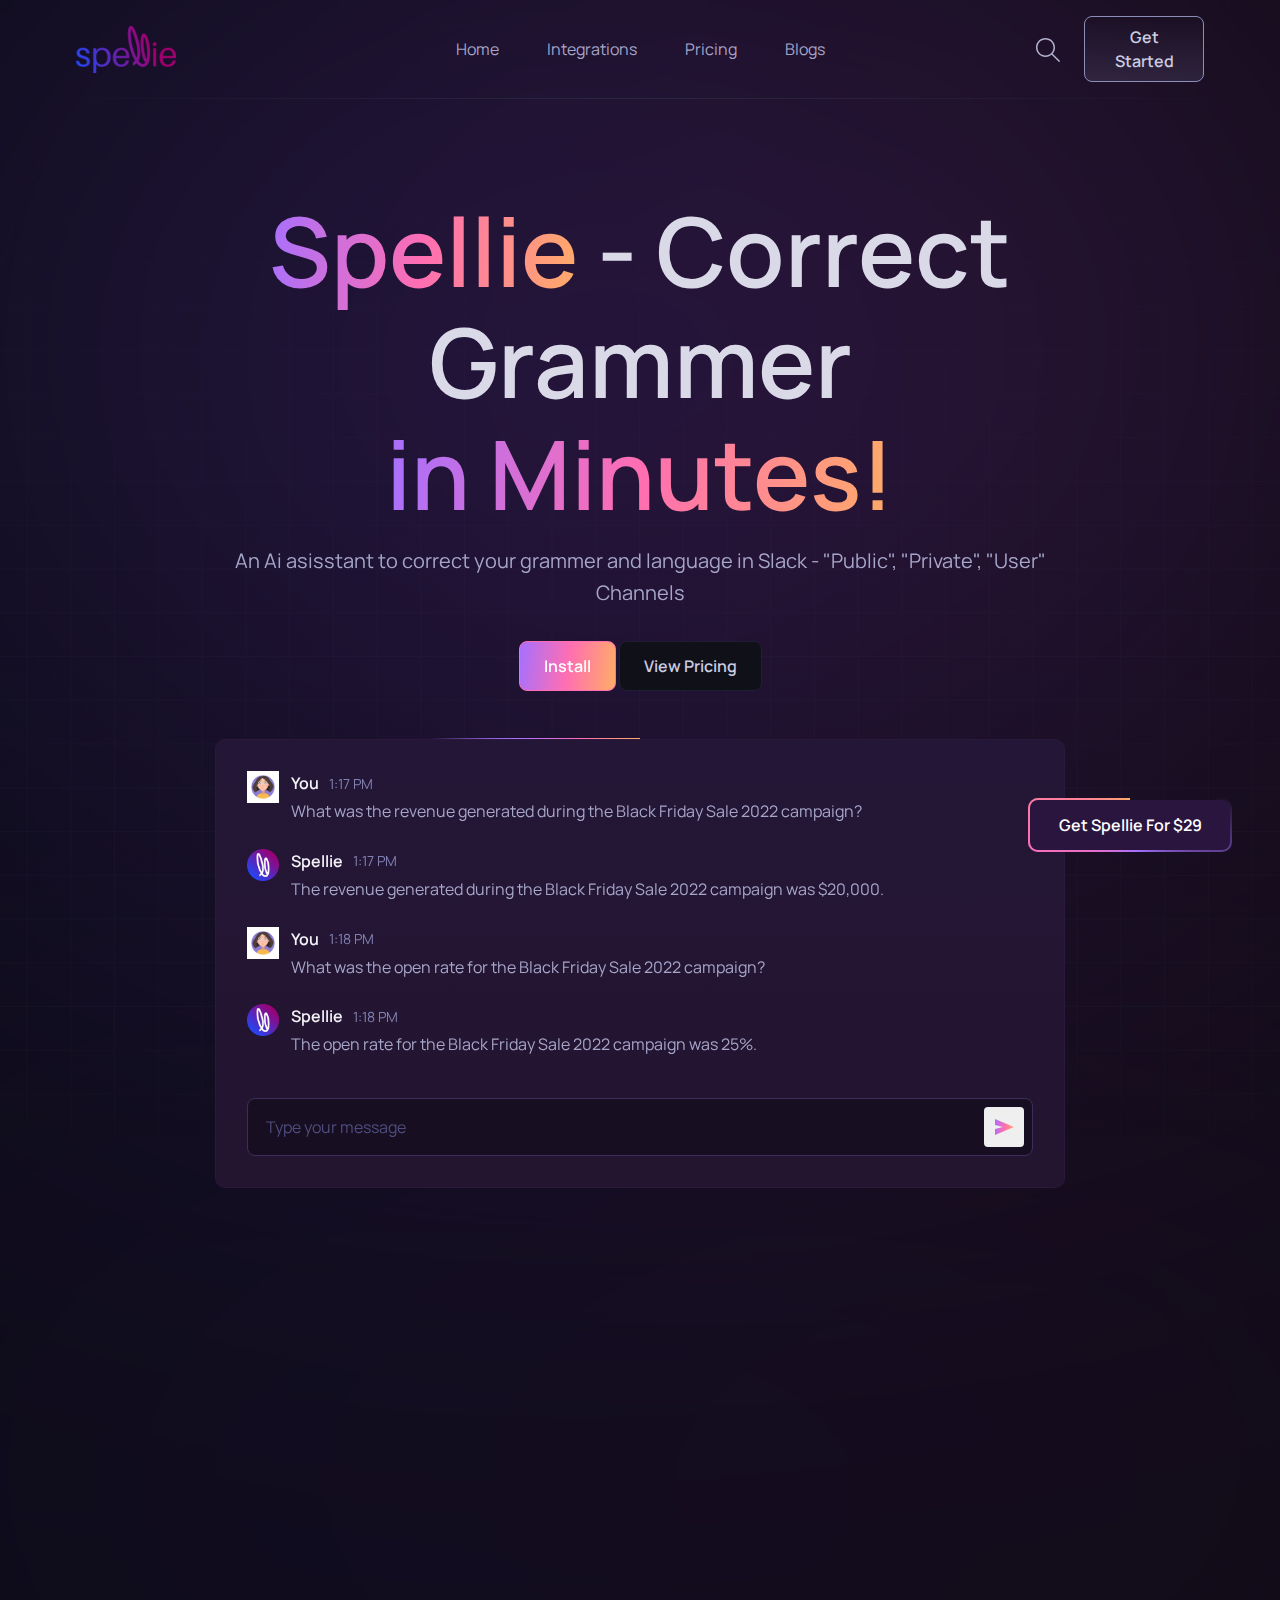
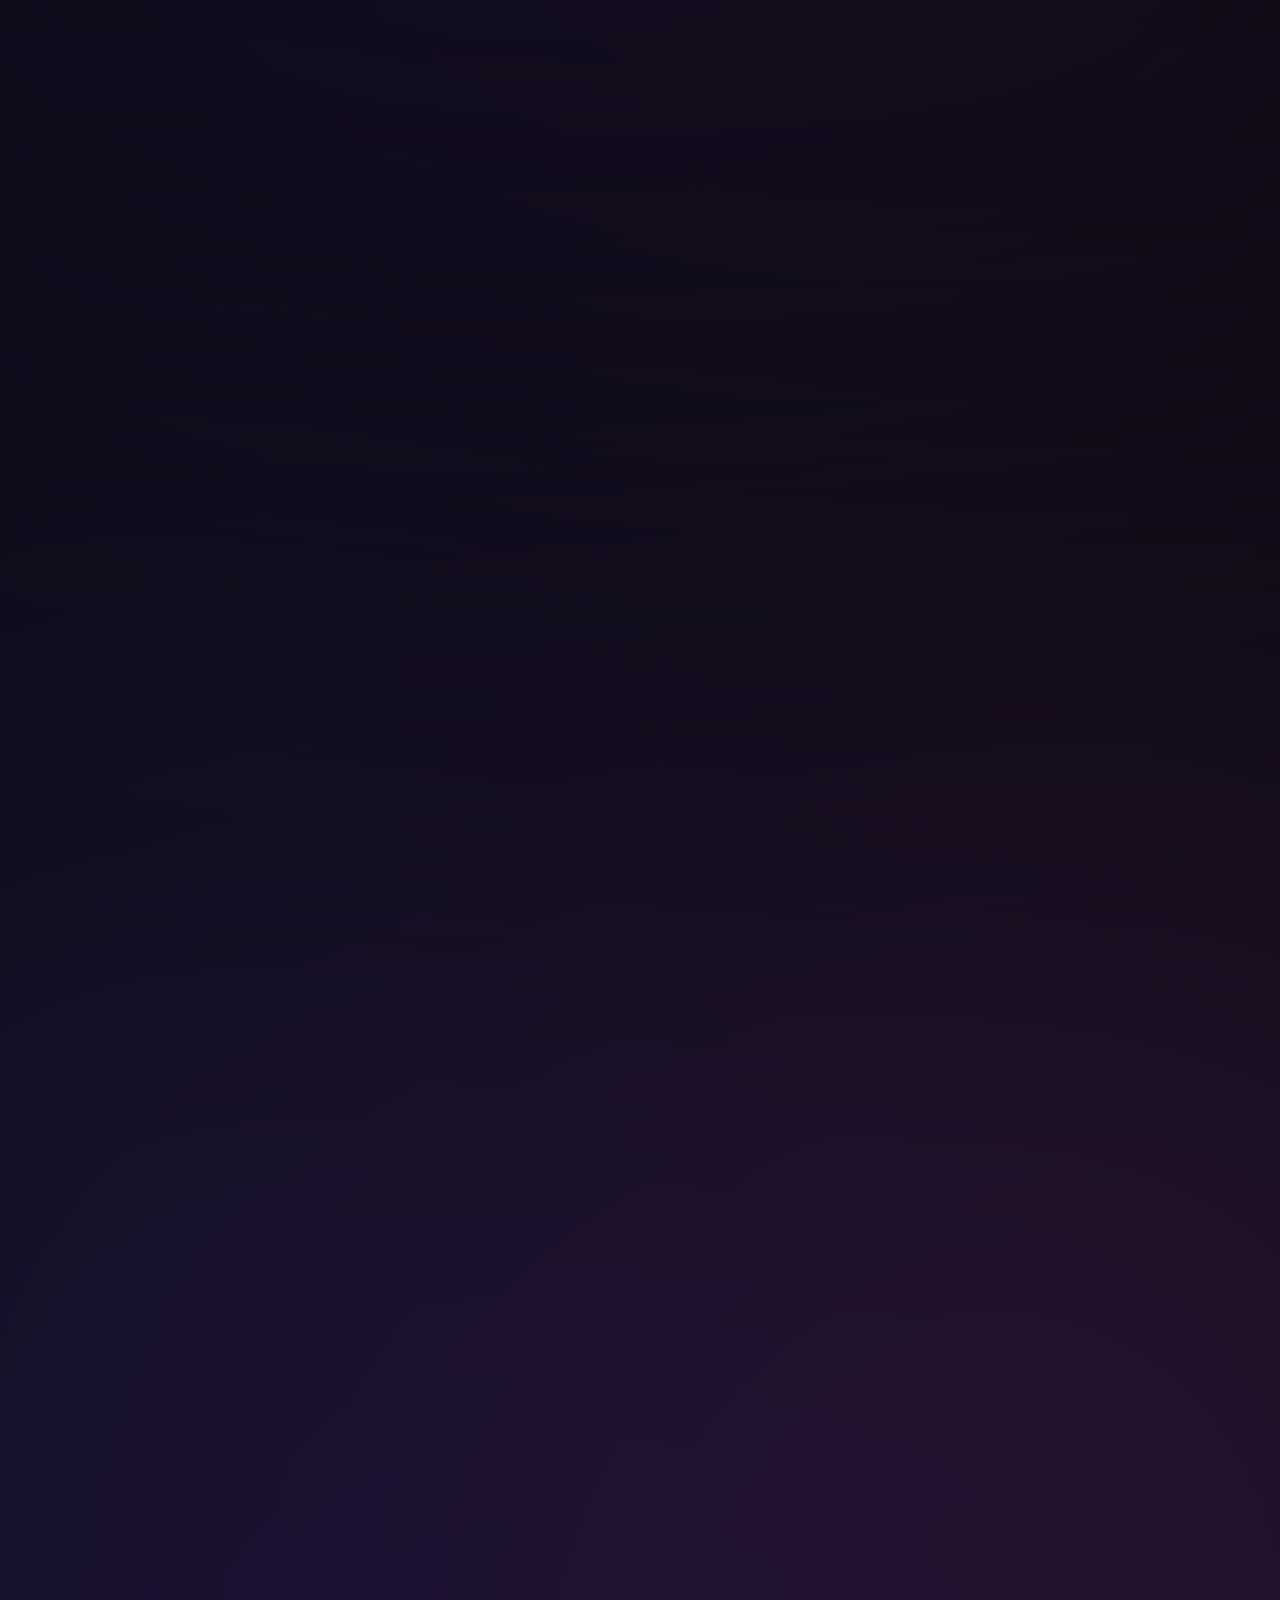
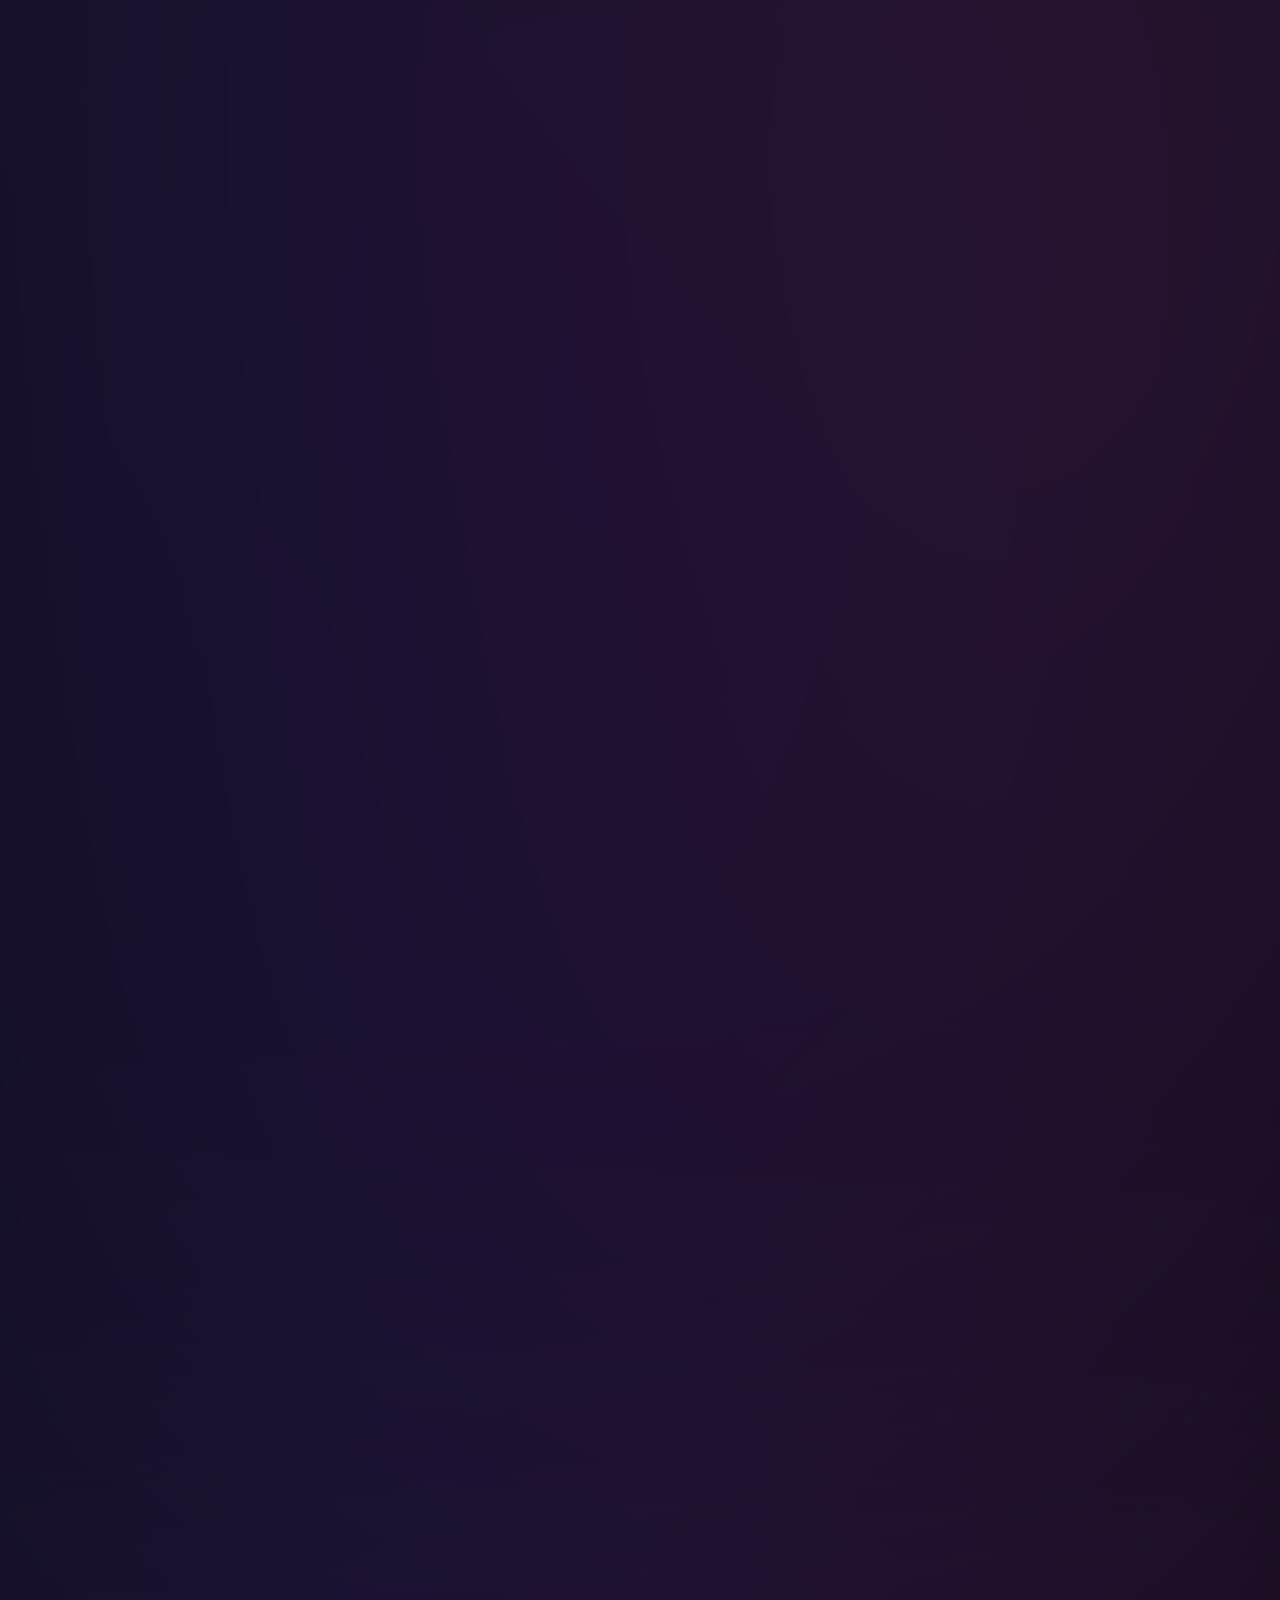
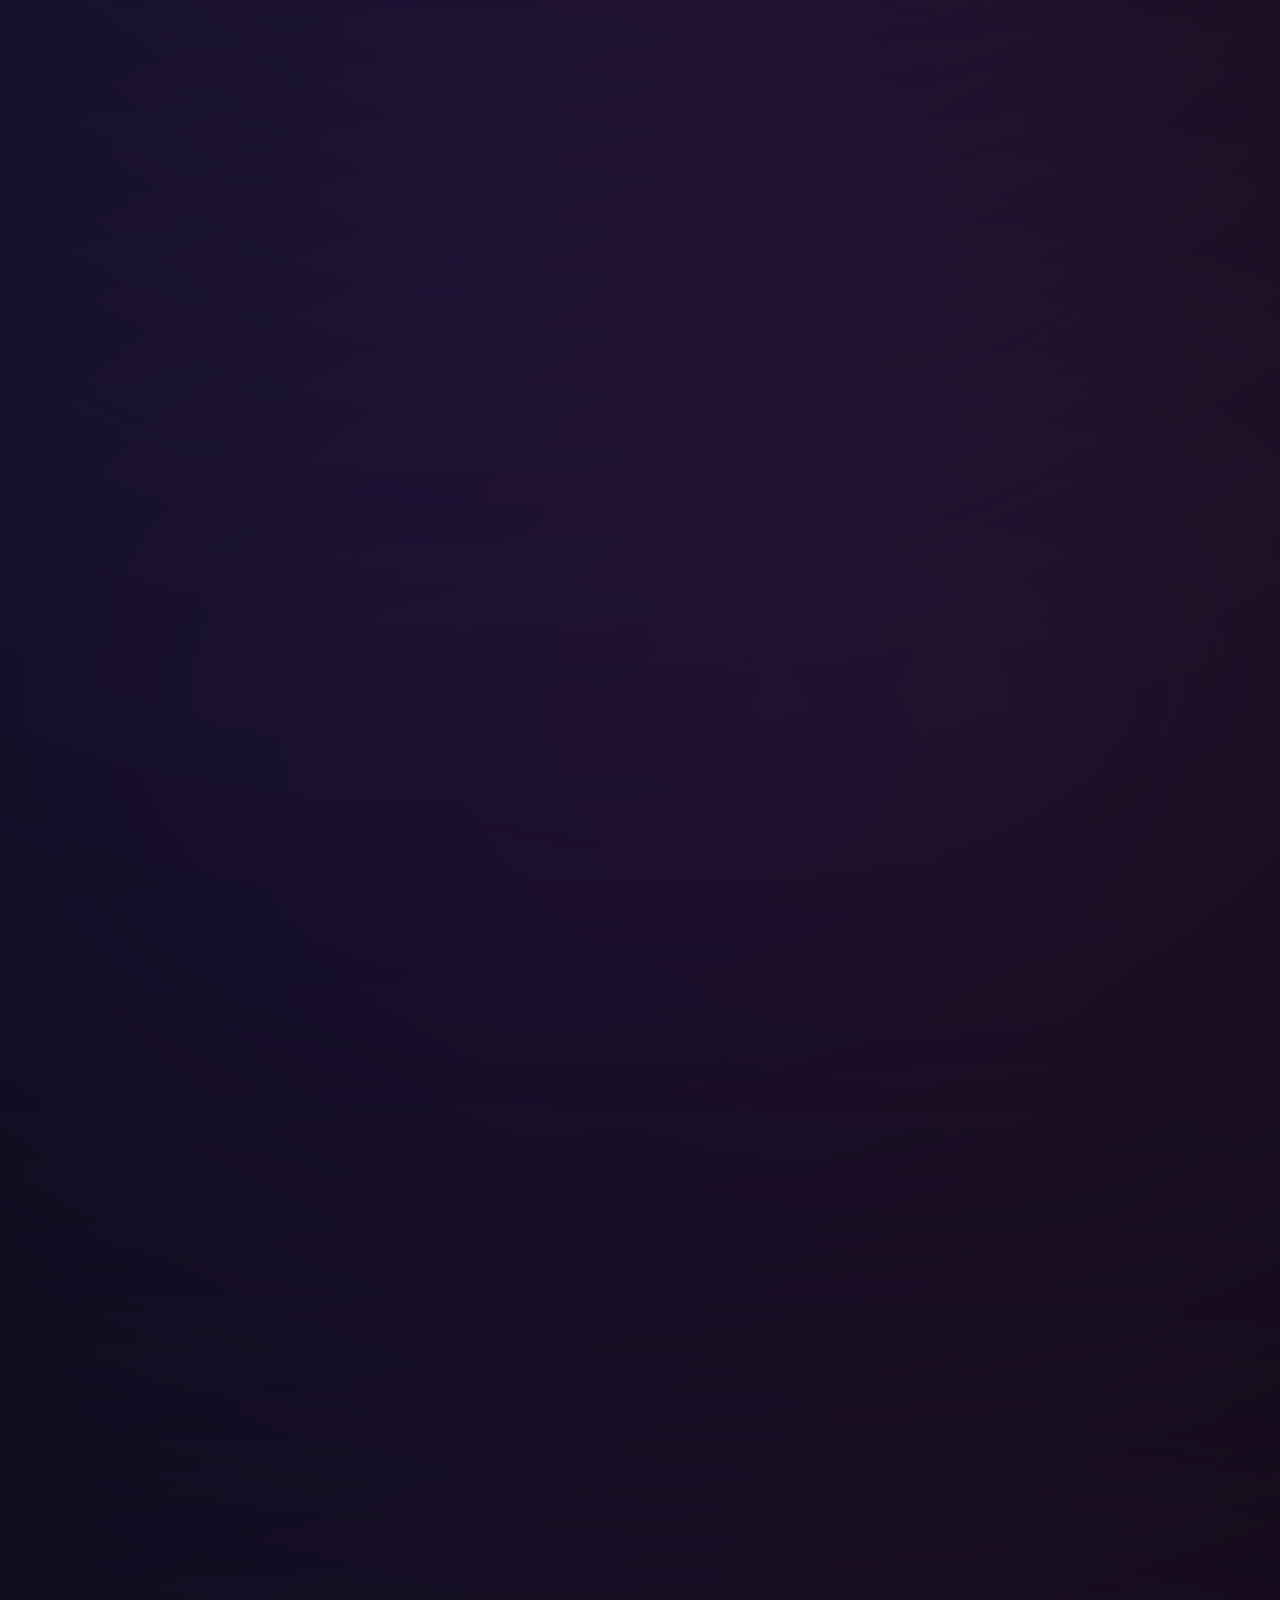
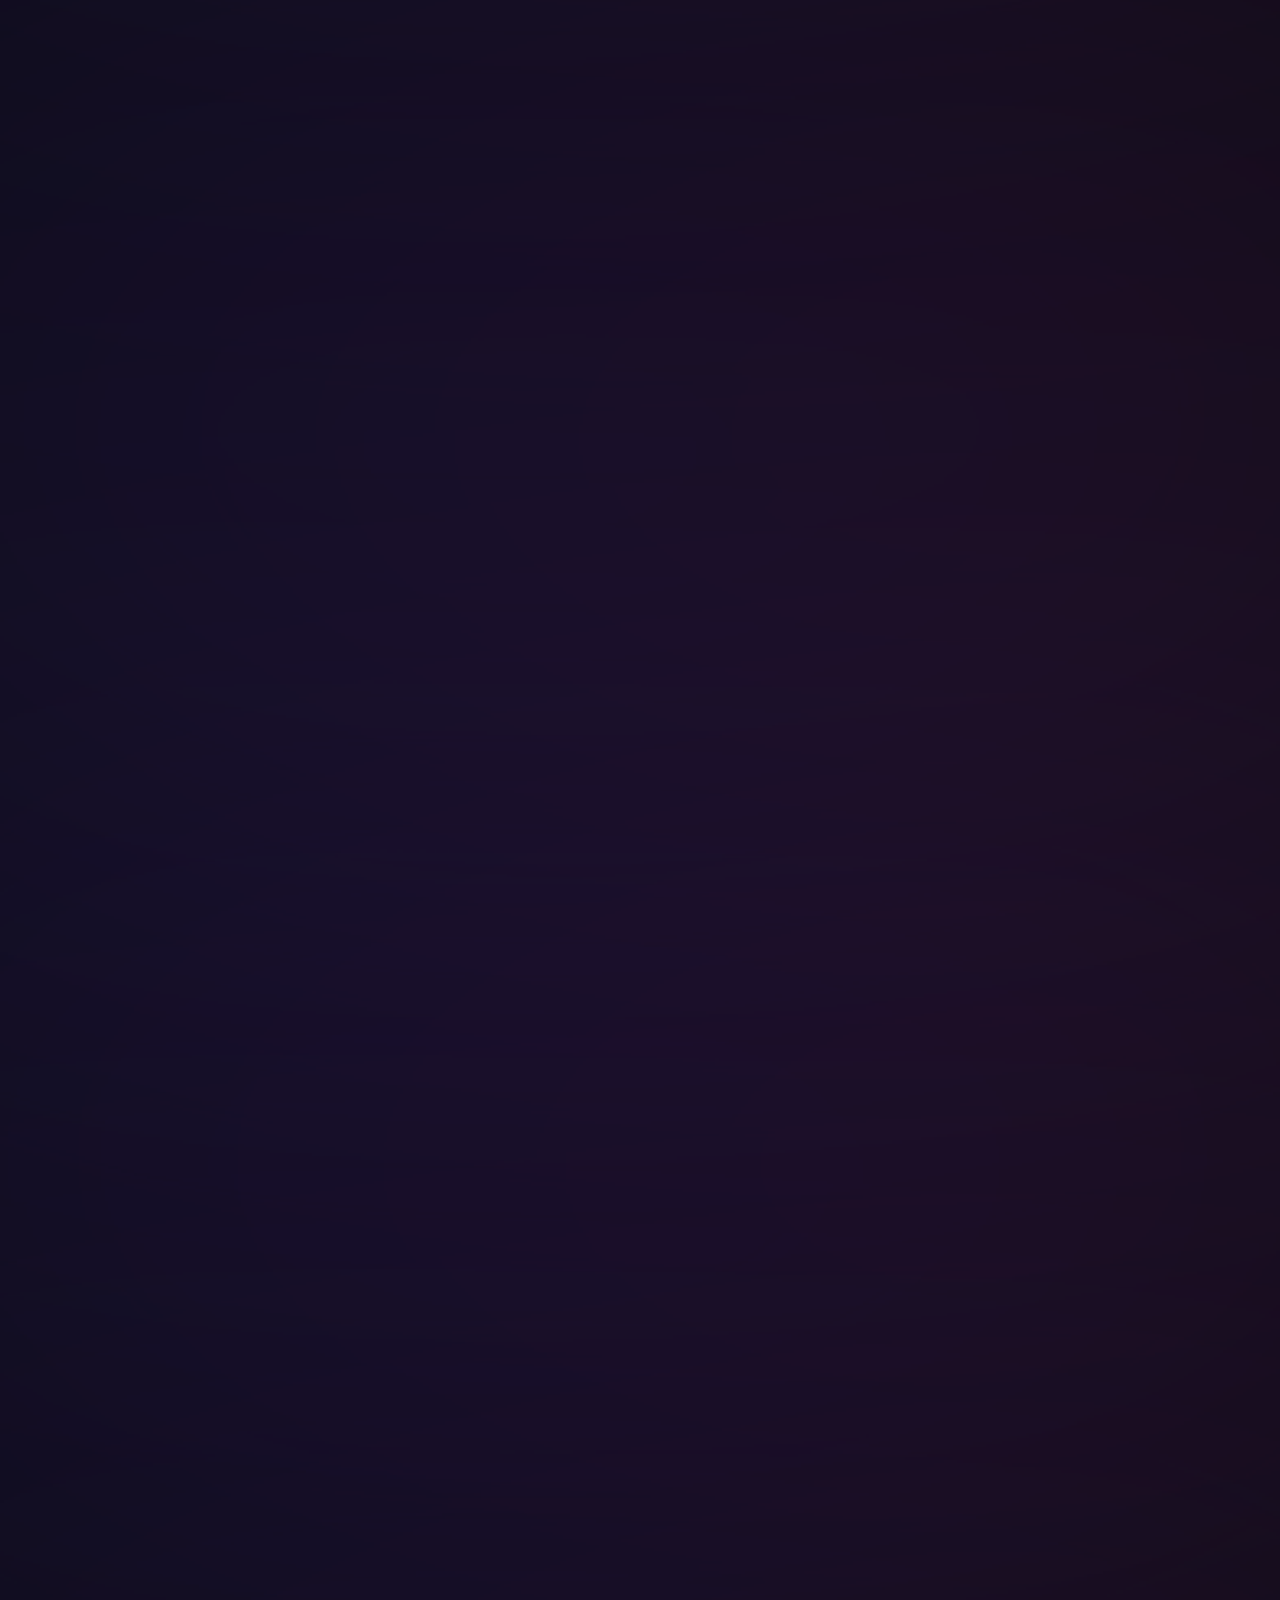
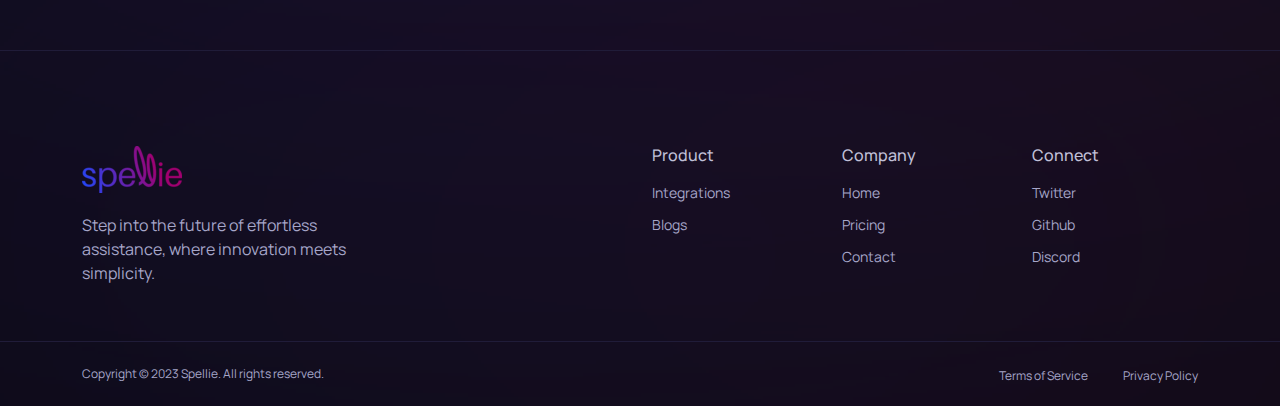
==== commit b5e3a5ca: "link removed" ====
--- a/index.html
+++ b/index.html
@@ -1738,7 +1738,7 @@
     </footer>
     <div class="glowing-button">
       <a
-        href="https://themeforest.net/collections/11432512-Spellie-ai-startup-and-technology-templates"
+        href="https://messagecapture.onrender.com/install"
         target="_blank"
       >
         Get Spellie For $29
